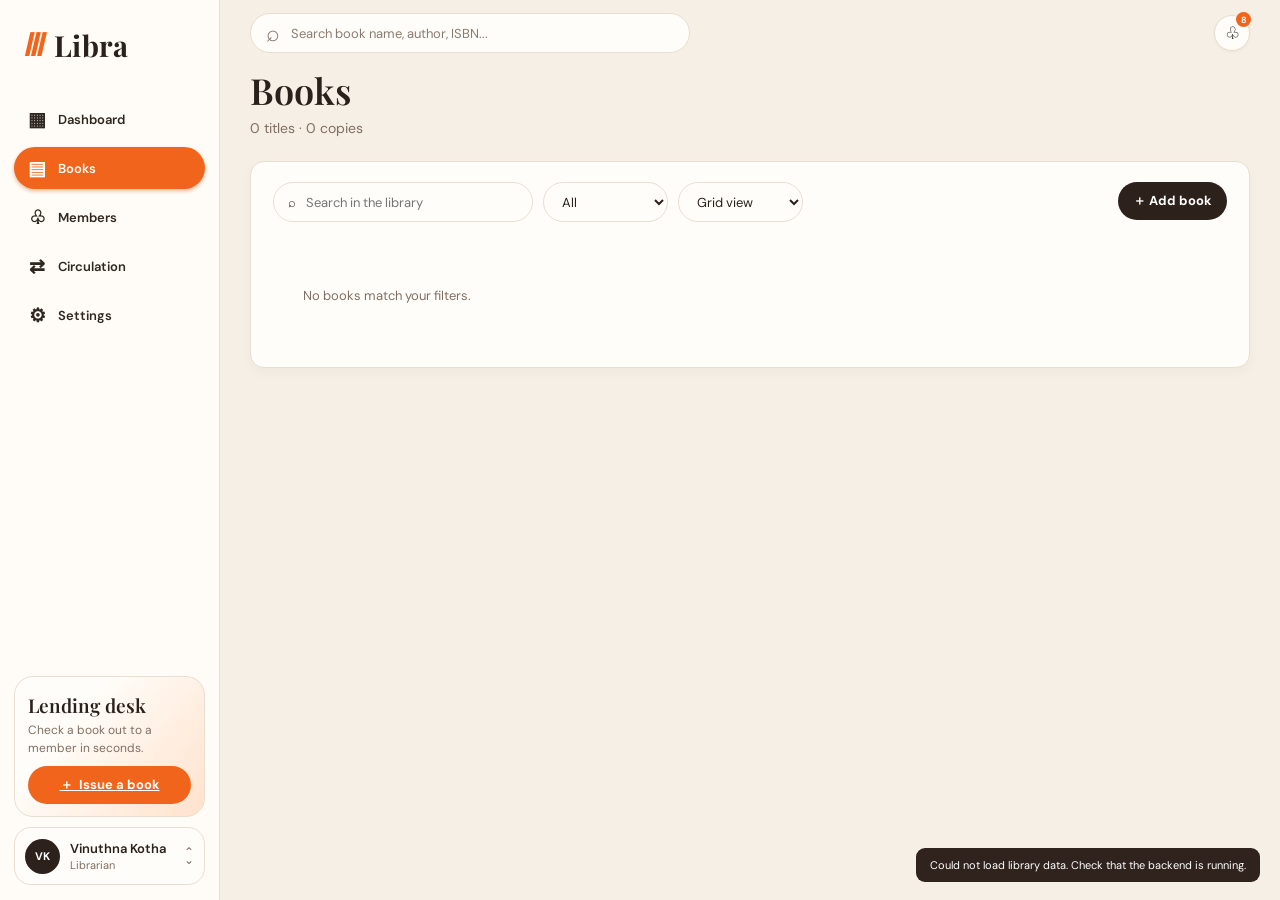
==== books.html @ a491bdb3 "first commit" ====
<!doctype html>
<html lang="en"><head><meta charset="utf-8"><meta name="viewport" content="width=device-width, initial-scale=1"><title>LIBRA — Books</title><link rel="preconnect" href="https://fonts.googleapis.com"><link rel="preconnect" href="https://fonts.gstatic.com" crossorigin><link href="https://fonts.googleapis.com/css2?family=DM+Sans:wght@400;500;600;700&family=Playfair+Display:wght@500;600;700&display=swap" rel="stylesheet"><link rel="stylesheet" href="styles.css"></head>
<body><aside class="sidebar"><a class="brand" href="index.html"><span class="brand-mark">Ⅲ</span><span>Libra</span></a><nav class="nav"><a class="nav-link" href="index.html"><span class="nav-icon">▦</span>Dashboard</a><a class="nav-link active" href="books.html"><span class="nav-icon">▤</span>Books</a><a class="nav-link" href="members.html"><span class="nav-icon">♧</span>Members</a><a class="nav-link" href="circulation.html"><span class="nav-icon">⇄</span>Circulation</a><a class="nav-link" href="settings.html"><span class="nav-icon">⚙</span>Settings</a></nav><div class="sidebar-bottom"><section class="lending-card"><h2>Lending desk</h2><p>Check a book out to a member in seconds.</p><a class="btn btn-orange btn-wide" href="circulation.html">＋ &nbsp;Issue a book</a></section><div class="profile"><span class="avatar avatar-dark">VK</span><span class="profile-copy"><strong>Vinuthna Kotha</strong><small>Librarian</small></span><span class="chevrons">⌃<br>⌄</span></div></div></aside>
<main class="main"><header class="topbar"><label class="search"><span class="search-icon">⌕</span><input id="globalSearch" type="search" placeholder="Search book name, author, ISBN..."></label><button class="notification" id="notificationButton" aria-label="Notifications">♧<span class="notification-count">8</span></button></header>
<header class="section-heading"><h1>Books</h1><p id="booksCount">26 titles · 65 copies</p></header>
<section class="panel catalogue-panel"><div class="catalogue-toolbar"><div class="catalogue-controls"><label class="catalogue-search">⌕ <input id="booksSearch" type="search" placeholder="Search in the library"></label><select id="bookCategory"><option>All</option><option>Fiction</option><option>Fantasy</option><option>Sci-Fi</option><option>Classics</option><option>Non-Fiction</option><option>Biography</option><option>Self-Help</option><option>Science</option><option>Technology</option></select><select id="bookView"><option value="grid">Grid view</option><option value="list">List view</option></select></div><button class="btn btn-dark" id="addBook">＋ Add book</button></div><div id="booksGrid" class="books-grid"></div></section></main>
<script src="app.js"></script></body></html>
---- styles.css ----
*{box-sizing:border-box} :root{--bg:#f5efe5;--panel:#fffdf9;--ink:#2b211c;--muted:#816f62;--line:#e8ded1;--orange:#f0641b;--serif:"Playfair Display",Georgia,serif;--sans:"DM Sans",Arial,sans-serif} body{margin:0;background:var(--bg);color:var(--ink);font-family:var(--sans);font-size:13px} button,input,select{font:inherit} button{cursor:pointer}.sidebar{position:fixed;inset:0 auto 0 0;width:181px;background:#fffcf7;border-right:1px solid var(--line);padding:17px 11px 12px;display:flex;flex-direction:column;z-index:3}.brand{height:39px;display:flex;align-items:center;gap:9px;padding:0 9px;color:var(--ink);text-decoration:none;font:700 25px var(--serif);letter-spacing:.2px}.brand-mark{font:700 27px var(--sans);color:var(--orange);transform:skew(-13deg);display:inline-block}.nav{display:grid;gap:4px;margin-top:25px}.nav-link{height:31px;border-radius:22px;padding:0 12px;display:flex;align-items:center;gap:10px;text-decoration:none;color:#302720;font-weight:600;font-size:11px}.nav-link.active{background:var(--orange);color:#fff;box-shadow:0 2px 4px #e6b99d}.nav-icon{font-size:16px;width:15px;text-align:center}.sidebar-bottom{margin-top:auto;display:grid;gap:10px}.lending-card{border:1px solid var(--line);border-radius:17px;padding:12px 11px 10px;background:linear-gradient(130deg,#fffdf9 30%,#ffe2cc)}.lending-card h2{font:600 16px var(--serif);margin:0 0 4px}.lending-card p{font-size:10px;line-height:1.45;color:var(--muted);margin:0 0 9px}.btn{border:0;border-radius:24px;padding:9px 13px;font-size:11px;font-weight:700;display:inline-flex;align-items:center;justify-content:center;gap:5px}.btn-orange{background:var(--orange);color:#fff}.btn-dark{background:#2d211b;color:#fff}.btn-light{background:#fffdf9;color:#30241e;border:1px solid var(--line);box-shadow:0 2px 3px #21170d0d}.btn-wide{width:100%;height:31px}.btn-wide span{font-size:17px;font-weight:400}.profile{border:1px solid var(--line);background:#fffdf9;border-radius:17px;display:flex;align-items:center;text-align:left;padding:7px 8px;gap:9px;width:100%;min-height:49px}.avatar{width:30px;height:30px;border-radius:50%;display:grid;place-items:center;font-size:10px;font-weight:700;flex:none}.avatar-dark{background:#2c211b;color:#fff}.profile-copy{display:grid;gap:1px;min-width:0}.profile-copy strong{font-size:11px;font-weight:600}.profile-copy small{font-size:10px;color:var(--muted)}.chevrons{margin-left:auto;line-height:8px;color:#77695f;font-size:12px}.main{margin-left:181px;padding:9px 24px 28px;max-width:1600px}.topbar{height:32px;display:flex;justify-content:space-between;align-items:center;margin-bottom:10px}.search{height:32px;width:min(350px,55%);background:#fffdf9;border:1px solid var(--line);border-radius:20px;display:flex;align-items:center;padding:0 12px;gap:9px}.search-icon{font-size:20px;color:#88786c;line-height:1}.search input{border:0;outline:0;background:transparent;width:100%;font-size:10px;color:var(--ink)}.search input::placeholder{color:#8b7c70}.notification{position:relative;width:29px;height:29px;border-radius:50%;border:1px solid var(--line);background:#fffdf9;font-size:14px;box-shadow:0 1px 3px #0000000c}.notification-count{position:absolute;right:-2px;top:-4px;background:var(--orange);color:white;border-radius:9px;min-width:13px;height:13px;display:grid;place-items:center;font-size:8px;font-weight:700}.panel{background:var(--panel);border:1px solid var(--line);border-radius:14px;box-shadow:0 5px 13px #37271908}.top-grid{display:grid;grid-template-columns:1.4fr 1fr;gap:16px}.welcome{min-height:220px;padding:24px 22px;background:linear-gradient(110deg,#fffdf9 55%,#ffe2cc)}.date-line{font-size:10px;color:var(--muted);margin:0 0 5px}.welcome h1{font:600 34px/.99 var(--serif);letter-spacing:-.7px;margin:0 0 12px}.welcome-copy{max-width:340px;color:var(--muted);font-size:10px;line-height:1.5;margin:0 0 15px}.welcome-actions{display:flex;gap:6px}.welcome-actions .btn{height:28px;padding:0 12px}.featured{min-height:220px;padding:16px;display:flex;gap:14px;align-items:flex-start}.featured-cover{width:103px;height:184px;object-fit:cover;border-radius:3px;box-shadow:0 5px 12px #26180f30}.featured-copy{display:flex;flex-direction:column;min-height:185px;padding-top:1px;min-width:0}.tag{background:#ffe1ce;color:#ef651b;border-radius:12px;padding:4px 8px;font-size:9px;align-self:flex-start;margin-bottom:7px}.featured-copy h2{font:600 18px var(--serif);margin:0 0 3px}.muted{color:var(--muted);font-size:10px;margin:0 0 10px}.description{font-size:10px;line-height:1.5;color:#78695e;margin:0}.loan-count{margin:auto 0 0;color:var(--muted);font-size:9px}.loan-count strong{color:var(--orange)}.stats-grid{display:grid;grid-template-columns:repeat(5,minmax(0,1fr));gap:10px;margin-top:14px}.stat-card{height:70px;padding:11px 10px;display:flex;align-items:center;gap:10px}.stat-icon{width:31px;height:31px;border-radius:50%;display:grid;place-items:center;font-size:14px;flex:none}.icon-ink{background:#2c211b;color:white}.icon-orange{background:#ffe1cc;color:#ef651b}.icon-red{background:#ffe0df;color:#ef5c53}.icon-green{background:#d9f0df;color:#278c53}.icon-peach{background:#ffe1cc;color:#ef651b}.stat-card div{display:grid;gap:1px;min-width:0}.stat-card small{font-size:8px;color:var(--muted);white-space:nowrap}.stat-card strong{font-size:16px;line-height:1.2;font-weight:600}.middle-grid{display:grid;grid-template-columns:1.4fr .9fr;gap:16px;margin-top:14px}.chart-panel,.calendar-panel{height:242px;padding:13px 14px}.panel-heading{display:flex;justify-content:space-between;align-items:center}.panel h2,.panel-heading h2{font:600 15px var(--serif);margin:0}.panel-heading>span{font-size:8px;color:var(--muted)}.chart{height:180px;display:flex;margin-top:12px}.y-labels{width:20px;display:flex;flex-direction:column;justify-content:space-between;align-items:flex-end;padding:0 6px 21px 0;color:#897b70;font-size:8px}.chart-plot{position:relative;flex:1}.grid-lines{position:absolute;inset:0 0 21px;display:flex;flex-direction:column;justify-content:space-between}.grid-lines i{border-top:1px dashed #e9dfd3}.bar-groups{position:absolute;inset:0 0 0;display:flex;justify-content:space-around;align-items:stretch}.bar-group{width:10%;display:flex;align-items:flex-end;justify-content:center;gap:5px;position:relative;padding-bottom:21px}.bar{width:13px;max-width:35%;border-radius:5px 5px 0 0;z-index:1}.bar.orange{background:var(--orange)}.bar.dark{background:#342820}.bar-group small{position:absolute;bottom:3px;font-size:7px;color:#827468;white-space:nowrap}.calendar-arrows{display:flex;gap:12px}.calendar-arrows button{border:0;background:transparent;color:#6d5e53;font-size:18px;padding:0 2px}.week{display:grid;grid-template-columns:repeat(7,1fr);gap:4px;margin-top:20px}.day{border:0;background:transparent;border-radius:16px;height:54px;display:flex;align-items:center;flex-direction:column;gap:3px;padding:5px 0}.day small{font-size:8px;color:#89796d}.day strong{font-size:11px;font-weight:600}.day i{width:4px;height:4px;border-radius:50%;background:var(--orange)}.day.selected{background:#30231d;color:white}.day.selected small{color:white}.calendar-note{text-align:center;color:var(--muted);font-size:9px;margin:22px 0 0}.lower-grid{display:grid;grid-template-columns:1.4fr .9fr;gap:16px;margin-top:14px}.categories-panel,.top-borrowed-panel{min-height:196px;padding:13px 14px}.category-bar{height:27px;display:flex;overflow:hidden;border-radius:9px;margin-top:12px;gap:2px}.category-bar span{height:100%}.category-legend{display:grid;grid-template-columns:repeat(3,1fr);gap:9px 10px;margin-top:13px}.category-legend>div{display:flex;gap:6px;align-items:flex-start;font-size:9px}.category-legend span{display:grid;gap:2px}.category-legend small{font-size:8px;color:var(--muted)}.dot{width:7px;height:7px;border-radius:50%;margin-top:2px;flex:none}.top-list{list-style:none;padding:0;margin:9px 0 0;display:grid;gap:7px}.top-list li{display:flex;align-items:center;gap:8px;min-width:0}.rank{font:14px var(--serif);color:#806d60;width:10px}.top-list img{width:26px;height:36px;object-fit:cover;border-radius:2px;box-shadow:0 2px 5px #0002}.book-info{display:grid;gap:1px;min-width:0;flex:1}.book-info strong{font-size:8px;font-weight:600;white-space:nowrap;overflow:hidden;text-overflow:ellipsis}.book-info small{font-size:7px;color:var(--muted)}.top-list b{font-size:9px;font-weight:600}.activity-panel{margin-top:14px;overflow:hidden}.activity-panel>.panel-heading{padding:12px 14px 9px}.text-link{border:0;background:none;color:var(--orange);font-size:9px}.table-wrap{overflow-x:auto}table{border-collapse:collapse;width:100%;text-align:left}thead{background:#f8f3eb}th{height:27px;font-size:8px;color:#7b6d61;font-weight:500}td{height:44px;border-top:1px solid #eee5da;font-size:9px;color:#66584e}th:first-child,td:first-child{padding-left:14px}th:last-child,td:last-child{padding-right:14px}.table-book{display:flex;align-items:center;gap:8px}.table-book img{width:24px;height:34px;object-fit:cover;border-radius:2px}.table-book span{display:grid;gap:2px}.table-book strong{font-size:9px;font-weight:600;color:#30251f}.table-book small{font-size:8px;color:var(--muted)}.member-cell{display:flex;align-items:center;gap:7px;white-space:nowrap}.member-cell i{width:20px;height:20px;border-radius:50%;background:#fce8c5;display:grid;place-items:center;font-style:normal;font-size:7px;font-weight:700}.status{border-radius:10px;padding:4px 8px;font-size:8px;white-space:nowrap}.status-loan{background:#ffe1cf;color:#ef651b}.status-returned{background:#d8f1df;color:#278a51}.modal-backdrop{position:fixed;inset:0;background:#21181166;display:grid;place-items:center;z-index:10;padding:18px}.modal-backdrop[hidden]{display:none}.modal{width:min(420px,100%);background:#fffdf9;border:1px solid var(--line);border-radius:17px;padding:20px;box-shadow:0 20px 70px #0003}.modal-heading{display:flex;justify-content:space-between;align-items:center}.modal h2{font:600 22px var(--serif);margin:0}.icon-button{border:0;background:none;font-size:24px;color:#77685d}.modal-subtitle{color:var(--muted);font-size:11px;margin:6px 0 17px}.modal form{display:grid;gap:13px}.modal label{display:grid;gap:6px;color:#6e5e52;font-size:10px}.modal select{height:38px;border:1px solid var(--line);border-radius:9px;background:white;padding:0 10px;color:var(--ink);outline-color:#f3a36d}.modal-actions{display:flex;justify-content:flex-end;gap:8px;margin-top:6px}.toast{position:fixed;bottom:18px;right:20px;background:#30231d;color:#fff;padding:10px 14px;border-radius:9px;font-size:11px;opacity:0;transform:translateY(8px);transition:.2s;pointer-events:none;z-index:20}.toast.show{opacity:1;transform:translateY(0)}@media(min-width:1500px){.main{padding-left:28px;padding-right:28px}.top-grid{grid-template-columns:1.4fr 1fr}}@media(max-width:1050px){.stats-grid{grid-template-columns:repeat(3,1fr)}.top-grid,.middle-grid,.lower-grid{grid-template-columns:1fr}.featured{min-height:180px}.featured-copy{min-height:150px}.chart-panel,.calendar-panel{height:auto;min-height:220px}}@media(max-width:700px){.sidebar{width:66px;padding:14px 7px}.brand{padding:0;justify-content:center}.brand>span:last-child,.nav-link:not(.active)::after,.nav-link{font-size:0}.nav-link{justify-content:center;padding:0}.nav-icon{font-size:18px}.nav-link.active{font-size:0}.sidebar-bottom .lending-card,.profile-copy,.chevrons{display:none}.profile{justify-content:center;padding:6px}.main{margin-left:66px;padding:10px 12px 22px}.welcome{padding:19px}.welcome h1{font-size:29px}.stats-grid{grid-template-columns:repeat(2,minmax(0,1fr))}.stat-card{padding:8px;gap:7px}.featured-cover{width:85px;height:145px}.featured{min-height:165px}.category-legend{grid-template-columns:repeat(2,1fr)}.activity-panel{margin-bottom:15px}.table-wrap{overflow-x:auto}table{min-width:650px}.search{width:80%}}


/* Readability pass: increase the overall scale while preserving the reference layout. */
body{font-size:15px}
.sidebar{width:220px;padding:22px 14px 15px}
.brand{height:46px;font-size:29px;padding:0 10px}
.brand-mark{font-size:31px}
.nav{margin-top:30px;gap:7px}
.nav-link{height:42px;padding:0 14px;font-size:13px;gap:12px}
.nav-icon{font-size:19px;width:18px}
.lending-card{padding:15px 13px 12px;border-radius:19px}
.lending-card h2{font-size:19px}
.lending-card p{font-size:12px}
.btn{font-size:13px;padding:10px 15px}
.btn-wide{height:38px}
.profile{min-height:58px;padding:8px 10px;gap:10px}
.avatar{width:35px;height:35px;font-size:11px}
.profile-copy strong{font-size:13px}
.profile-copy small{font-size:11px}
.main{margin-left:220px;padding:13px 30px 34px}
.topbar{height:40px;margin-bottom:13px}
.search{height:40px;width:min(440px,58%);padding:0 15px}
.search input{font-size:13px}
.search-icon{font-size:23px}
.notification{width:36px;height:36px;font-size:17px}
.notification-count{min-width:15px;height:15px;font-size:9px}
.welcome{min-height:260px;padding:29px 27px}
.date-line{font-size:12px}
.welcome h1{font-size:40px;margin-bottom:15px}
.welcome-copy{font-size:12px;max-width:410px;margin-bottom:19px}
.welcome-actions .btn{height:36px;padding:0 15px}
.featured{min-height:260px;padding:20px;gap:18px}
.featured-cover{width:120px;height:215px}
.featured-copy{min-height:215px}
.tag{font-size:10px}
.featured-copy h2{font-size:21px}
.muted,.description{font-size:12px}
.loan-count{font-size:11px}
.stats-grid{gap:13px;margin-top:17px}
.stat-card{height:84px;padding:13px;gap:12px}
.stat-icon{width:38px;height:38px;font-size:17px}
.stat-card small{font-size:10px}
.stat-card strong{font-size:19px}
.middle-grid,.lower-grid{gap:18px;margin-top:17px}
.chart-panel,.calendar-panel{height:285px;padding:16px 17px}
.panel h2,.panel-heading h2{font-size:18px}
.panel-heading>span{font-size:10px}
.chart{height:210px;margin-top:15px}
.y-labels{font-size:10px}
.bar-group small{font-size:9px}
.week{margin-top:24px}
.day{height:62px}
.day small{font-size:10px}
.day strong{font-size:13px}
.calendar-note{font-size:11px;margin-top:27px}
.categories-panel,.top-borrowed-panel{min-height:230px;padding:16px 17px}
.category-bar{height:32px;margin-top:15px}
.category-legend{gap:12px 13px;margin-top:16px}
.category-legend>div{font-size:11px}
.category-legend small{font-size:10px}
.top-list{gap:9px;margin-top:12px}
.rank{font-size:16px;width:12px}
.top-list img{width:31px;height:43px}
.book-info strong{font-size:10px}
.book-info small{font-size:9px}
.top-list b{font-size:11px}
.activity-panel{margin-top:17px}
.activity-panel>.panel-heading{padding:15px 17px 11px}
.text-link{font-size:11px}
th{height:34px;font-size:10px}
td{height:53px;font-size:11px}
.table-book img{width:29px;height:41px}
.table-book strong{font-size:11px}
.table-book small{font-size:9px}
.member-cell{font-size:11px}
.member-cell i{width:24px;height:24px;font-size:8px}
.status{font-size:9px;padding:5px 9px}
@media(max-width:1050px){
 .sidebar{width:190px}.main{margin-left:190px;padding-left:20px;padding-right:20px}
 .stats-grid{grid-template-columns:repeat(3,1fr)}
}
@media(max-width:700px){
 .sidebar{width:66px;padding:14px 7px}
 .main{margin-left:66px;padding:10px 12px 22px}
 .welcome h1{font-size:31px}
 .stats-grid{grid-template-columns:repeat(2,minmax(0,1fr))}
}

.section-heading{margin:5px 0 26px}.section-heading h1{font:600 36px var(--serif);margin:0 0 5px}.section-heading p{font-size:14px;color:var(--muted);margin:0}.page-placeholder{padding:22px;min-height:260px}.section-toolbar{display:flex;align-items:center;justify-content:space-between;gap:15px}.section-toolbar h2,.settings-card h2{font:600 21px var(--serif);margin:0}.view-tabs,.filter-row{display:flex;align-items:center;gap:8px;flex-wrap:wrap}.view-tabs button,.filter-chip{border:1px solid var(--line);background:#fffdf9;color:#4a3d34;border-radius:20px;padding:9px 13px;font-size:12px}.view-tabs button.active,.filter-chip.active{background:#30231d;color:#fff;border-color:#30231d}.view-tabs b{font-size:10px;margin-left:5px}.filter-row{margin-top:22px}.filter-chip{padding:8px 13px}.section-note{color:var(--muted);font-size:13px;margin:28px 0 4px}.settings-card{padding:24px 26px;margin-bottom:22px;max-width:900px}.settings-grid{display:grid;grid-template-columns:repeat(2,minmax(0,1fr));gap:26px 22px;margin-top:26px}.settings-grid.three{grid-template-columns:repeat(3,minmax(0,1fr))}.settings-grid label{display:grid;gap:8px;font-size:13px;color:#705f53}.settings-grid input{height:44px;border:1px solid var(--line);border-radius:12px;background:#fffdf9;padding:0 13px;font-size:15px;color:var(--ink);box-shadow:0 2px 3px #0000000c}.settings-actions{max-width:900px;display:flex;justify-content:space-between;align-items:center;padding:0 4px}.settings-actions .btn{min-width:125px}.section-heading+.panel{margin-top:0}@media(max-width:700px){.section-heading h1{font-size:30px}.settings-grid,.settings-grid.three{grid-template-columns:1fr}.section-toolbar{align-items:flex-start;flex-direction:column}.settings-actions{gap:10px;flex-wrap:wrap}}

/* Functional section screens */
.section-heading{margin:5px 0 24px}.section-heading h1{font:600 36px var(--serif);margin:0 0 5px}.section-heading p{font-size:14px;color:var(--muted);margin:0}
.member-stats{grid-template-columns:repeat(3,minmax(0,1fr));margin:0 0 18px}.member-panel,.catalogue-panel,.circulation-panel{padding:20px 22px;overflow:hidden}
.member-toolbar,.catalogue-toolbar,.circulation-toolbar{display:flex;align-items:center;justify-content:space-between;gap:16px}.member-toolbar h2{font:600 21px var(--serif);margin:0 0 4px}.member-toolbar p{color:var(--muted);font-size:12px;margin:0}
.member-filters,.catalogue-controls,.circulation-actions{display:flex;align-items:center;gap:10px;flex-wrap:wrap;margin:20px 0 14px}.member-filters input,.catalogue-search,.catalogue-controls select,.member-filters select,.circulation-actions input{height:40px;border:1px solid var(--line);border-radius:22px;background:#fffdf9;padding:0 14px;color:var(--ink);font:13px var(--sans)}.member-filters input{flex:1;min-width:230px}.member-filters select,.catalogue-controls select{min-width:125px}.filter-count{font-size:11px;color:var(--muted);margin-left:auto}
.members-table th,.circulation-table th{height:42px;font-size:11px;padding:0 12px}.members-table td,.circulation-table td{height:64px;font-size:12px;padding:7px 12px}.members-table td:first-child{min-width:220px}.members-table .member-cell{gap:10px}.members-table .member-cell>span{display:grid;gap:3px}.members-table .member-cell strong{font-weight:600;color:var(--ink)}.members-table .member-cell small{font-size:10px;color:var(--muted)}.members-table .member-cell i{width:34px;height:34px;font-size:10px}.row-actions{white-space:nowrap;display:flex;gap:6px;align-items:center}.btn-small{font-size:10px;padding:7px 10px}.btn:disabled{opacity:.4;cursor:not-allowed}.status-overdue{background:#ffe0df;color:#df4e47}.empty-cell{text-align:center;padding:30px!important;color:var(--muted)!important;font-size:13px!important}
.catalogue-toolbar{align-items:flex-start}.catalogue-controls{margin:0}.catalogue-search{display:flex;align-items:center;gap:8px;min-width:260px}.catalogue-search input{border:0;outline:0;background:transparent;min-width:0}.books-grid{display:grid;grid-template-columns:repeat(auto-fill,minmax(190px,1fr));gap:14px;margin-top:22px}.book-card{display:flex;gap:12px;min-height:170px;padding:12px;border:1px solid var(--line);border-radius:13px;background:#fffdf9}.book-card>img{width:78px;height:120px;object-fit:cover;border-radius:3px;box-shadow:0 3px 9px #0002;flex:none}.book-card-copy{display:flex;flex-direction:column;align-items:flex-start;gap:5px;min-width:0}.book-card-copy>strong{font:600 14px var(--serif);line-height:1.3}.book-card-copy>small,.book-card-copy>span{font-size:11px;color:var(--muted)}.book-card-copy .row-actions{margin-top:auto;flex-wrap:wrap}.books-list{display:grid;grid-template-columns:1fr;gap:8px;margin-top:22px}.books-list .book-card{min-height:95px;align-items:center}.books-list .book-card>img{height:70px;width:48px}.circulation-toolbar{align-items:center}.circulation-toolbar .view-tabs{display:flex;gap:7px;flex-wrap:wrap}.view-tabs button{border:1px solid var(--line);background:#fffdf9;color:#4a3d34;border-radius:20px;padding:9px 13px;font-size:12px}.view-tabs button.active{background:#30231d;color:#fff;border-color:#30231d}.view-tabs b{margin-left:5px}.circulation-actions{margin:0}.circulation-actions input{min-width:230px}.circulation-table td:first-child{min-width:210px}.circulation-table .table-book img{width:38px;height:52px}.circulation-table .table-book strong{font-size:12px}.circulation-table .table-book small{font-size:10px}
.settings-card{padding:24px 26px;margin-bottom:22px;max-width:900px}.settings-card h2{font:600 21px var(--serif);margin:0}.settings-grid{display:grid;grid-template-columns:repeat(2,minmax(0,1fr));gap:26px 22px;margin-top:26px}.settings-grid.three{grid-template-columns:repeat(3,minmax(0,1fr))}.settings-grid label{display:grid;gap:8px;font-size:13px;color:#705f53}.settings-grid input{height:44px;border:1px solid var(--line);border-radius:12px;background:#fffdf9;padding:0 13px;font-size:15px;color:var(--ink);box-shadow:0 2px 3px #0000000c}.settings-actions{max-width:900px;display:flex;justify-content:space-between;align-items:center;padding:0 4px;margin-bottom:30px}.settings-actions .btn{min-width:125px}
@media(max-width:900px){.member-toolbar,.catalogue-toolbar,.circulation-toolbar{align-items:flex-start;flex-direction:column}.member-stats{grid-template-columns:1fr 1fr}.circulation-actions{width:100%}.circulation-actions input{flex:1}}
@media(max-width:700px){.section-heading h1{font-size:30px}.member-stats{grid-template-columns:1fr}.settings-grid,.settings-grid.three{grid-template-columns:1fr}.member-panel,.catalogue-panel,.circulation-panel{padding:14px}.filter-count{width:100%;margin:0}.books-grid{grid-template-columns:1fr}.catalogue-controls{width:100%}.catalogue-search{min-width:100%}.settings-actions{gap:10px;flex-wrap:wrap}}
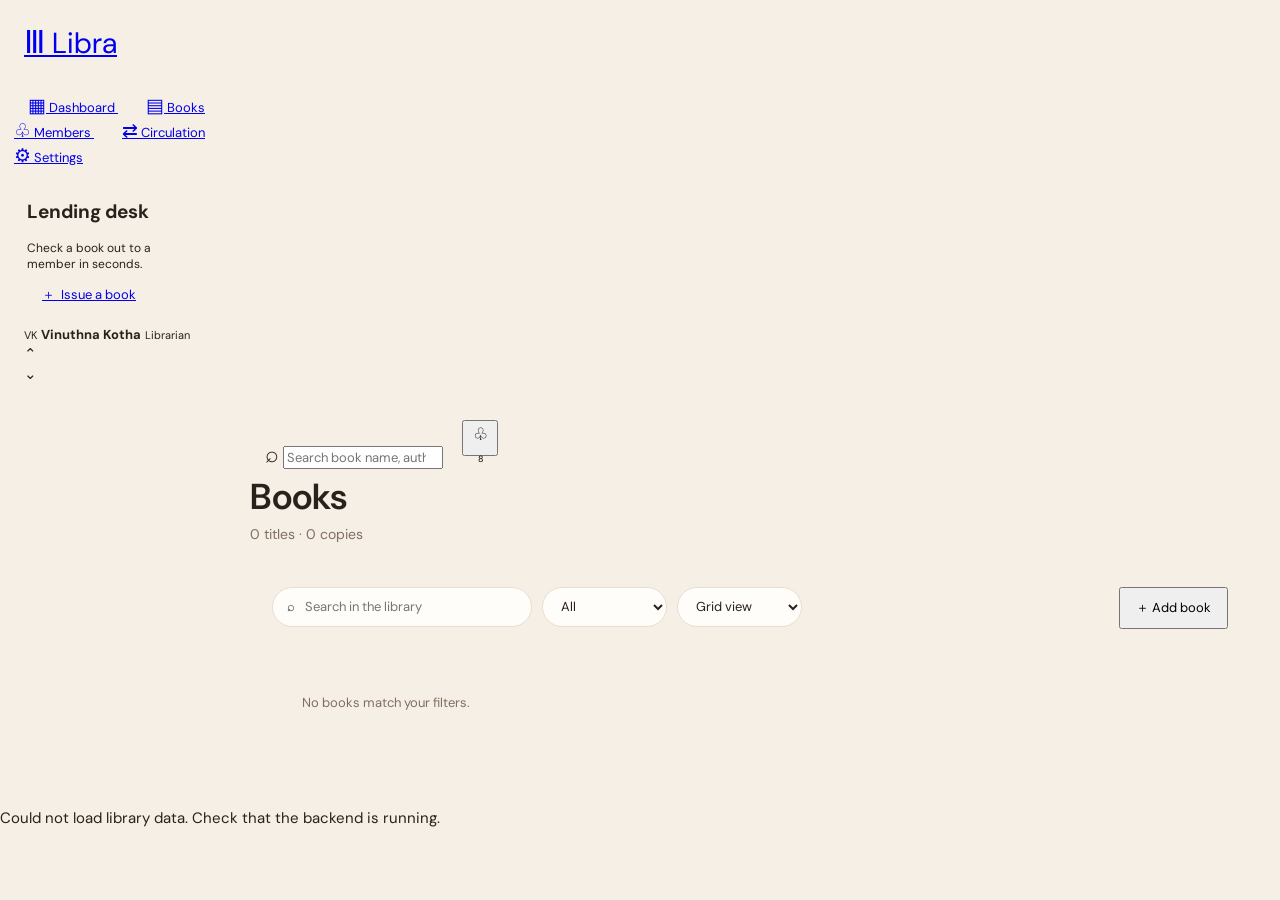
==== commit fd151cd0: "all are updated" ====
--- a/books.html
+++ b/books.html
@@ -1,7 +1,162 @@
-<!doctype html>
-<html lang="en"><head><meta charset="utf-8"><meta name="viewport" content="width=device-width, initial-scale=1"><title>LIBRA — Books</title><link rel="preconnect" href="https://fonts.googleapis.com"><link rel="preconnect" href="https://fonts.gstatic.com" crossorigin><link href="https://fonts.googleapis.com/css2?family=DM+Sans:wght@400;500;600;700&family=Playfair+Display:wght@500;600;700&display=swap" rel="stylesheet"><link rel="stylesheet" href="styles.css"></head>
-<body><aside class="sidebar"><a class="brand" href="index.html"><span class="brand-mark">Ⅲ</span><span>Libra</span></a><nav class="nav"><a class="nav-link" href="index.html"><span class="nav-icon">▦</span>Dashboard</a><a class="nav-link active" href="books.html"><span class="nav-icon">▤</span>Books</a><a class="nav-link" href="members.html"><span class="nav-icon">♧</span>Members</a><a class="nav-link" href="circulation.html"><span class="nav-icon">⇄</span>Circulation</a><a class="nav-link" href="settings.html"><span class="nav-icon">⚙</span>Settings</a></nav><div class="sidebar-bottom"><section class="lending-card"><h2>Lending desk</h2><p>Check a book out to a member in seconds.</p><a class="btn btn-orange btn-wide" href="circulation.html">＋ &nbsp;Issue a book</a></section><div class="profile"><span class="avatar avatar-dark">VK</span><span class="profile-copy"><strong>Vinuthna Kotha</strong><small>Librarian</small></span><span class="chevrons">⌃<br>⌄</span></div></div></aside>
-<main class="main"><header class="topbar"><label class="search"><span class="search-icon">⌕</span><input id="globalSearch" type="search" placeholder="Search book name, author, ISBN..."></label><button class="notification" id="notificationButton" aria-label="Notifications">♧<span class="notification-count">8</span></button></header>
-<header class="section-heading"><h1>Books</h1><p id="booksCount">26 titles · 65 copies</p></header>
-<section class="panel catalogue-panel"><div class="catalogue-toolbar"><div class="catalogue-controls"><label class="catalogue-search">⌕ <input id="booksSearch" type="search" placeholder="Search in the library"></label><select id="bookCategory"><option>All</option><option>Fiction</option><option>Fantasy</option><option>Sci-Fi</option><option>Classics</option><option>Non-Fiction</option><option>Biography</option><option>Self-Help</option><option>Science</option><option>Technology</option></select><select id="bookView"><option value="grid">Grid view</option><option value="list">List view</option></select></div><button class="btn btn-dark" id="addBook">＋ Add book</button></div><div id="booksGrid" class="books-grid"></div></section></main>
-<script src="app.js"></script></body></html>+
+<!DOCTYPE html>
+<html lang="en">
+
+<head>
+    <meta charset="UTF-8">
+    <meta name="viewport" content="width=device-width, initial-scale=1">
+
+    <title>LIBRA — Books</title>
+
+    <link rel="preconnect" href="https://fonts.googleapis.com">
+    <link rel="preconnect" href="https://fonts.gstatic.com" crossorigin>
+
+    <link
+        href="https://fonts.googleapis.com/css2?family=DM+Sans:wght@400;500;600;700&family=Playfair+Display:wght@500;600;700&display=swap"
+        rel="stylesheet"
+    >
+
+    <link rel="stylesheet" href="styles.css">
+</head>
+
+<body>
+
+    <aside class="sidebar">
+
+        <a class="brand" href="index.html">
+            <span class="brand-mark">Ⅲ</span>
+            <span>Libra</span>
+        </a>
+
+        <nav class="nav">
+            <a class="nav-link" href="index.html">
+                <span class="nav-icon">▦</span>
+                Dashboard
+            </a>
+
+            <a class="nav-link active" href="books.html">
+                <span class="nav-icon">▤</span>
+                Books
+            </a>
+
+            <a class="nav-link" href="members.html">
+                <span class="nav-icon">♧</span>
+                Members
+            </a>
+
+            <a class="nav-link" href="circulation.html">
+                <span class="nav-icon">⇄</span>
+                Circulation
+            </a>
+
+            <a class="nav-link" href="settings.html">
+                <span class="nav-icon">⚙</span>
+                Settings
+            </a>
+        </nav>
+
+        <div class="sidebar-bottom">
+
+            <section class="lending-card">
+                <h2>Lending desk</h2>
+                <p>Check a book out to a member in seconds.</p>
+
+                <a class="btn btn-orange btn-wide" href="circulation.html">
+                    ＋ &nbsp;Issue a book
+                </a>
+            </section>
+
+            <div class="profile">
+                <span class="avatar avatar-dark">VK</span>
+
+                <span class="profile-copy">
+                    <strong>Vinuthna Kotha</strong>
+                    <small>Librarian</small>
+                </span>
+
+                <span class="chevrons">⌃<br>⌄</span>
+            </div>
+
+        </div>
+    </aside>
+
+    <main class="main">
+
+        <header class="topbar">
+
+            <label class="search">
+                <span class="search-icon">⌕</span>
+                <input
+                    id="globalSearch"
+                    type="search"
+                    placeholder="Search book name, author, ISBN..."
+                >
+            </label>
+
+            <button
+                class="notification"
+                id="notificationButton"
+                aria-label="Notifications"
+            >
+                ♧
+                <span class="notification-count">8</span>
+            </button>
+
+        </header>
+
+        <header class="section-heading">
+            <h1>Books</h1>
+            <p id="booksCount">26 titles · 65 copies</p>
+        </header>
+
+        <section class="panel catalogue-panel">
+
+            <div class="catalogue-toolbar">
+
+                <div class="catalogue-controls">
+
+                    <label class="catalogue-search">
+                        ⌕
+                        <input
+                            id="booksSearch"
+                            type="search"
+                            placeholder="Search in the library"
+                        >
+                    </label>
+
+                    <select id="bookCategory">
+                        <option>All</option>
+                        <option>Fiction</option>
+                        <option>Fantasy</option>
+                        <option>Sci-Fi</option>
+                        <option>Classics</option>
+                        <option>Non-Fiction</option>
+                        <option>Biography</option>
+                        <option>Self-Help</option>
+                        <option>Science</option>
+                        <option>Technology</option>
+                    </select>
+
+                    <select id="bookView">
+                        <option value="grid">Grid view</option>
+                        <option value="list">List view</option>
+                    </select>
+
+                </div>
+
+                <button class="btn btn-dark" id="addBook">
+                    ＋ Add book
+                </button>
+
+            </div>
+
+            <div id="booksGrid" class="books-grid"></div>
+
+        </section>
+
+    </main>
+
+    <script src="app.js"></script>
+
+</body>
+</html>
--- a/styles.css
+++ b/styles.css
@@ -1,101 +1,787 @@
-*{box-sizing:border-box} :root{--bg:#f5efe5;--panel:#fffdf9;--ink:#2b211c;--muted:#816f62;--line:#e8ded1;--orange:#f0641b;--serif:"Playfair Display",Georgia,serif;--sans:"DM Sans",Arial,sans-serif} body{margin:0;background:var(--bg);color:var(--ink);font-family:var(--sans);font-size:13px} button,input,select{font:inherit} button{cursor:pointer}.sidebar{position:fixed;inset:0 auto 0 0;width:181px;background:#fffcf7;border-right:1px solid var(--line);padding:17px 11px 12px;display:flex;flex-direction:column;z-index:3}.brand{height:39px;display:flex;align-items:center;gap:9px;padding:0 9px;color:var(--ink);text-decoration:none;font:700 25px var(--serif);letter-spacing:.2px}.brand-mark{font:700 27px var(--sans);color:var(--orange);transform:skew(-13deg);display:inline-block}.nav{display:grid;gap:4px;margin-top:25px}.nav-link{height:31px;border-radius:22px;padding:0 12px;display:flex;align-items:center;gap:10px;text-decoration:none;color:#302720;font-weight:600;font-size:11px}.nav-link.active{background:var(--orange);color:#fff;box-shadow:0 2px 4px #e6b99d}.nav-icon{font-size:16px;width:15px;text-align:center}.sidebar-bottom{margin-top:auto;display:grid;gap:10px}.lending-card{border:1px solid var(--line);border-radius:17px;padding:12px 11px 10px;background:linear-gradient(130deg,#fffdf9 30%,#ffe2cc)}.lending-card h2{font:600 16px var(--serif);margin:0 0 4px}.lending-card p{font-size:10px;line-height:1.45;color:var(--muted);margin:0 0 9px}.btn{border:0;border-radius:24px;padding:9px 13px;font-size:11px;font-weight:700;display:inline-flex;align-items:center;justify-content:center;gap:5px}.btn-orange{background:var(--orange);color:#fff}.btn-dark{background:#2d211b;color:#fff}.btn-light{background:#fffdf9;color:#30241e;border:1px solid var(--line);box-shadow:0 2px 3px #21170d0d}.btn-wide{width:100%;height:31px}.btn-wide span{font-size:17px;font-weight:400}.profile{border:1px solid var(--line);background:#fffdf9;border-radius:17px;display:flex;align-items:center;text-align:left;padding:7px 8px;gap:9px;width:100%;min-height:49px}.avatar{width:30px;height:30px;border-radius:50%;display:grid;place-items:center;font-size:10px;font-weight:700;flex:none}.avatar-dark{background:#2c211b;color:#fff}.profile-copy{display:grid;gap:1px;min-width:0}.profile-copy strong{font-size:11px;font-weight:600}.profile-copy small{font-size:10px;color:var(--muted)}.chevrons{margin-left:auto;line-height:8px;color:#77695f;font-size:12px}.main{margin-left:181px;padding:9px 24px 28px;max-width:1600px}.topbar{height:32px;display:flex;justify-content:space-between;align-items:center;margin-bottom:10px}.search{height:32px;width:min(350px,55%);background:#fffdf9;border:1px solid var(--line);border-radius:20px;display:flex;align-items:center;padding:0 12px;gap:9px}.search-icon{font-size:20px;color:#88786c;line-height:1}.search input{border:0;outline:0;background:transparent;width:100%;font-size:10px;color:var(--ink)}.search input::placeholder{color:#8b7c70}.notification{position:relative;width:29px;height:29px;border-radius:50%;border:1px solid var(--line);background:#fffdf9;font-size:14px;box-shadow:0 1px 3px #0000000c}.notification-count{position:absolute;right:-2px;top:-4px;background:var(--orange);color:white;border-radius:9px;min-width:13px;height:13px;display:grid;place-items:center;font-size:8px;font-weight:700}.panel{background:var(--panel);border:1px solid var(--line);border-radius:14px;box-shadow:0 5px 13px #37271908}.top-grid{display:grid;grid-template-columns:1.4fr 1fr;gap:16px}.welcome{min-height:220px;padding:24px 22px;background:linear-gradient(110deg,#fffdf9 55%,#ffe2cc)}.date-line{font-size:10px;color:var(--muted);margin:0 0 5px}.welcome h1{font:600 34px/.99 var(--serif);letter-spacing:-.7px;margin:0 0 12px}.welcome-copy{max-width:340px;color:var(--muted);font-size:10px;line-height:1.5;margin:0 0 15px}.welcome-actions{display:flex;gap:6px}.welcome-actions .btn{height:28px;padding:0 12px}.featured{min-height:220px;padding:16px;display:flex;gap:14px;align-items:flex-start}.featured-cover{width:103px;height:184px;object-fit:cover;border-radius:3px;box-shadow:0 5px 12px #26180f30}.featured-copy{display:flex;flex-direction:column;min-height:185px;padding-top:1px;min-width:0}.tag{background:#ffe1ce;color:#ef651b;border-radius:12px;padding:4px 8px;font-size:9px;align-self:flex-start;margin-bottom:7px}.featured-copy h2{font:600 18px var(--serif);margin:0 0 3px}.muted{color:var(--muted);font-size:10px;margin:0 0 10px}.description{font-size:10px;line-height:1.5;color:#78695e;margin:0}.loan-count{margin:auto 0 0;color:var(--muted);font-size:9px}.loan-count strong{color:var(--orange)}.stats-grid{display:grid;grid-template-columns:repeat(5,minmax(0,1fr));gap:10px;margin-top:14px}.stat-card{height:70px;padding:11px 10px;display:flex;align-items:center;gap:10px}.stat-icon{width:31px;height:31px;border-radius:50%;display:grid;place-items:center;font-size:14px;flex:none}.icon-ink{background:#2c211b;color:white}.icon-orange{background:#ffe1cc;color:#ef651b}.icon-red{background:#ffe0df;color:#ef5c53}.icon-green{background:#d9f0df;color:#278c53}.icon-peach{background:#ffe1cc;color:#ef651b}.stat-card div{display:grid;gap:1px;min-width:0}.stat-card small{font-size:8px;color:var(--muted);white-space:nowrap}.stat-card strong{font-size:16px;line-height:1.2;font-weight:600}.middle-grid{display:grid;grid-template-columns:1.4fr .9fr;gap:16px;margin-top:14px}.chart-panel,.calendar-panel{height:242px;padding:13px 14px}.panel-heading{display:flex;justify-content:space-between;align-items:center}.panel h2,.panel-heading h2{font:600 15px var(--serif);margin:0}.panel-heading>span{font-size:8px;color:var(--muted)}.chart{height:180px;display:flex;margin-top:12px}.y-labels{width:20px;display:flex;flex-direction:column;justify-content:space-between;align-items:flex-end;padding:0 6px 21px 0;color:#897b70;font-size:8px}.chart-plot{position:relative;flex:1}.grid-lines{position:absolute;inset:0 0 21px;display:flex;flex-direction:column;justify-content:space-between}.grid-lines i{border-top:1px dashed #e9dfd3}.bar-groups{position:absolute;inset:0 0 0;display:flex;justify-content:space-around;align-items:stretch}.bar-group{width:10%;display:flex;align-items:flex-end;justify-content:center;gap:5px;position:relative;padding-bottom:21px}.bar{width:13px;max-width:35%;border-radius:5px 5px 0 0;z-index:1}.bar.orange{background:var(--orange)}.bar.dark{background:#342820}.bar-group small{position:absolute;bottom:3px;font-size:7px;color:#827468;white-space:nowrap}.calendar-arrows{display:flex;gap:12px}.calendar-arrows button{border:0;background:transparent;color:#6d5e53;font-size:18px;padding:0 2px}.week{display:grid;grid-template-columns:repeat(7,1fr);gap:4px;margin-top:20px}.day{border:0;background:transparent;border-radius:16px;height:54px;display:flex;align-items:center;flex-direction:column;gap:3px;padding:5px 0}.day small{font-size:8px;color:#89796d}.day strong{font-size:11px;font-weight:600}.day i{width:4px;height:4px;border-radius:50%;background:var(--orange)}.day.selected{background:#30231d;color:white}.day.selected small{color:white}.calendar-note{text-align:center;color:var(--muted);font-size:9px;margin:22px 0 0}.lower-grid{display:grid;grid-template-columns:1.4fr .9fr;gap:16px;margin-top:14px}.categories-panel,.top-borrowed-panel{min-height:196px;padding:13px 14px}.category-bar{height:27px;display:flex;overflow:hidden;border-radius:9px;margin-top:12px;gap:2px}.category-bar span{height:100%}.category-legend{display:grid;grid-template-columns:repeat(3,1fr);gap:9px 10px;margin-top:13px}.category-legend>div{display:flex;gap:6px;align-items:flex-start;font-size:9px}.category-legend span{display:grid;gap:2px}.category-legend small{font-size:8px;color:var(--muted)}.dot{width:7px;height:7px;border-radius:50%;margin-top:2px;flex:none}.top-list{list-style:none;padding:0;margin:9px 0 0;display:grid;gap:7px}.top-list li{display:flex;align-items:center;gap:8px;min-width:0}.rank{font:14px var(--serif);color:#806d60;width:10px}.top-list img{width:26px;height:36px;object-fit:cover;border-radius:2px;box-shadow:0 2px 5px #0002}.book-info{display:grid;gap:1px;min-width:0;flex:1}.book-info strong{font-size:8px;font-weight:600;white-space:nowrap;overflow:hidden;text-overflow:ellipsis}.book-info small{font-size:7px;color:var(--muted)}.top-list b{font-size:9px;font-weight:600}.activity-panel{margin-top:14px;overflow:hidden}.activity-panel>.panel-heading{padding:12px 14px 9px}.text-link{border:0;background:none;color:var(--orange);font-size:9px}.table-wrap{overflow-x:auto}table{border-collapse:collapse;width:100%;text-align:left}thead{background:#f8f3eb}th{height:27px;font-size:8px;color:#7b6d61;font-weight:500}td{height:44px;border-top:1px solid #eee5da;font-size:9px;color:#66584e}th:first-child,td:first-child{padding-left:14px}th:last-child,td:last-child{padding-right:14px}.table-book{display:flex;align-items:center;gap:8px}.table-book img{width:24px;height:34px;object-fit:cover;border-radius:2px}.table-book span{display:grid;gap:2px}.table-book strong{font-size:9px;font-weight:600;color:#30251f}.table-book small{font-size:8px;color:var(--muted)}.member-cell{display:flex;align-items:center;gap:7px;white-space:nowrap}.member-cell i{width:20px;height:20px;border-radius:50%;background:#fce8c5;display:grid;place-items:center;font-style:normal;font-size:7px;font-weight:700}.status{border-radius:10px;padding:4px 8px;font-size:8px;white-space:nowrap}.status-loan{background:#ffe1cf;color:#ef651b}.status-returned{background:#d8f1df;color:#278a51}.modal-backdrop{position:fixed;inset:0;background:#21181166;display:grid;place-items:center;z-index:10;padding:18px}.modal-backdrop[hidden]{display:none}.modal{width:min(420px,100%);background:#fffdf9;border:1px solid var(--line);border-radius:17px;padding:20px;box-shadow:0 20px 70px #0003}.modal-heading{display:flex;justify-content:space-between;align-items:center}.modal h2{font:600 22px var(--serif);margin:0}.icon-button{border:0;background:none;font-size:24px;color:#77685d}.modal-subtitle{color:var(--muted);font-size:11px;margin:6px 0 17px}.modal form{display:grid;gap:13px}.modal label{display:grid;gap:6px;color:#6e5e52;font-size:10px}.modal select{height:38px;border:1px solid var(--line);border-radius:9px;background:white;padding:0 10px;color:var(--ink);outline-color:#f3a36d}.modal-actions{display:flex;justify-content:flex-end;gap:8px;margin-top:6px}.toast{position:fixed;bottom:18px;right:20px;background:#30231d;color:#fff;padding:10px 14px;border-radius:9px;font-size:11px;opacity:0;transform:translateY(8px);transition:.2s;pointer-events:none;z-index:20}.toast.show{opacity:1;transform:translateY(0)}@media(min-width:1500px){.main{padding-left:28px;padding-right:28px}.top-grid{grid-template-columns:1.4fr 1fr}}@media(max-width:1050px){.stats-grid{grid-template-columns:repeat(3,1fr)}.top-grid,.middle-grid,.lower-grid{grid-template-columns:1fr}.featured{min-height:180px}.featured-copy{min-height:150px}.chart-panel,.calendar-panel{height:auto;min-height:220px}}@media(max-width:700px){.sidebar{width:66px;padding:14px 7px}.brand{padding:0;justify-content:center}.brand>span:last-child,.nav-link:not(.active)::after,.nav-link{font-size:0}.nav-link{justify-content:center;padding:0}.nav-icon{font-size:18px}.nav-link.active{font-size:0}.sidebar-bottom .lending-card,.profile-copy,.chevrons{display:none}.profile{justify-content:center;padding:6px}.main{margin-left:66px;padding:10px 12px 22px}.welcome{padding:19px}.welcome h1{font-size:29px}.stats-grid{grid-template-columns:repeat(2,minmax(0,1fr))}.stat-card{padding:8px;gap:7px}.featured-cover{width:85px;height:145px}.featured{min-height:165px}.category-legend{grid-template-columns:repeat(2,1fr)}.activity-panel{margin-bottom:15px}.table-wrap{overflow-x:auto}table{min-width:650px}.search{width:80%}}
-
-
+* {
+    box-sizing: border-box;
+}
+:root {
+    --bg: #f5efe5;
+    --panel: #fffdf9;
+    --ink: #2b211c;
+    --muted: #816f62;
+    --line: #e8ded1;
+    --orange: #f0641b;
+    --serif: "DM Sans", Arial, sans-serif;
+    --sans: "DM Sans", Arial, sans-serif;
+}
+body {
+    margin: 0;
+    background: var(--bg);
+    color: var(--ink);
+    font-family: var(--sans);
+    font-size: 13px;
+}
+button,
+input,
+select {
+    font: inherit;
+}
+button {
+    cursor: pointer;
+}
 /* Readability pass: increase the overall scale while preserving the reference layout. */
-body{font-size:15px}
-.sidebar{width:220px;padding:22px 14px 15px}
-.brand{height:46px;font-size:29px;padding:0 10px}
-.brand-mark{font-size:31px}
-.nav{margin-top:30px;gap:7px}
-.nav-link{height:42px;padding:0 14px;font-size:13px;gap:12px}
-.nav-icon{font-size:19px;width:18px}
-.lending-card{padding:15px 13px 12px;border-radius:19px}
-.lending-card h2{font-size:19px}
-.lending-card p{font-size:12px}
-.btn{font-size:13px;padding:10px 15px}
-.btn-wide{height:38px}
-.profile{min-height:58px;padding:8px 10px;gap:10px}
-.avatar{width:35px;height:35px;font-size:11px}
-.profile-copy strong{font-size:13px}
-.profile-copy small{font-size:11px}
-.main{margin-left:220px;padding:13px 30px 34px}
-.topbar{height:40px;margin-bottom:13px}
-.search{height:40px;width:min(440px,58%);padding:0 15px}
-.search input{font-size:13px}
-.search-icon{font-size:23px}
-.notification{width:36px;height:36px;font-size:17px}
-.notification-count{min-width:15px;height:15px;font-size:9px}
-.welcome{min-height:260px;padding:29px 27px}
-.date-line{font-size:12px}
-.welcome h1{font-size:40px;margin-bottom:15px}
-.welcome-copy{font-size:12px;max-width:410px;margin-bottom:19px}
-.welcome-actions .btn{height:36px;padding:0 15px}
-.featured{min-height:260px;padding:20px;gap:18px}
-.featured-cover{width:120px;height:215px}
-.featured-copy{min-height:215px}
-.tag{font-size:10px}
-.featured-copy h2{font-size:21px}
-.muted,.description{font-size:12px}
-.loan-count{font-size:11px}
-.stats-grid{gap:13px;margin-top:17px}
-.stat-card{height:84px;padding:13px;gap:12px}
-.stat-icon{width:38px;height:38px;font-size:17px}
-.stat-card small{font-size:10px}
-.stat-card strong{font-size:19px}
-.middle-grid,.lower-grid{gap:18px;margin-top:17px}
-.chart-panel,.calendar-panel{height:285px;padding:16px 17px}
-.panel h2,.panel-heading h2{font-size:18px}
-.panel-heading>span{font-size:10px}
-.chart{height:210px;margin-top:15px}
-.y-labels{font-size:10px}
-.bar-group small{font-size:9px}
-.week{margin-top:24px}
-.day{height:62px}
-.day small{font-size:10px}
-.day strong{font-size:13px}
-.calendar-note{font-size:11px;margin-top:27px}
-.categories-panel,.top-borrowed-panel{min-height:230px;padding:16px 17px}
-.category-bar{height:32px;margin-top:15px}
-.category-legend{gap:12px 13px;margin-top:16px}
-.category-legend>div{font-size:11px}
-.category-legend small{font-size:10px}
-.top-list{gap:9px;margin-top:12px}
-.rank{font-size:16px;width:12px}
-.top-list img{width:31px;height:43px}
-.book-info strong{font-size:10px}
-.book-info small{font-size:9px}
-.top-list b{font-size:11px}
-.activity-panel{margin-top:17px}
-.activity-panel>.panel-heading{padding:15px 17px 11px}
-.text-link{font-size:11px}
-th{height:34px;font-size:10px}
-td{height:53px;font-size:11px}
-.table-book img{width:29px;height:41px}
-.table-book strong{font-size:11px}
-.table-book small{font-size:9px}
-.member-cell{font-size:11px}
-.member-cell i{width:24px;height:24px;font-size:8px}
-.status{font-size:9px;padding:5px 9px}
-@media(max-width:1050px){
- .sidebar{width:190px}.main{margin-left:190px;padding-left:20px;padding-right:20px}
- .stats-grid{grid-template-columns:repeat(3,1fr)}
-}
-@media(max-width:700px){
- .sidebar{width:66px;padding:14px 7px}
- .main{margin-left:66px;padding:10px 12px 22px}
- .welcome h1{font-size:31px}
- .stats-grid{grid-template-columns:repeat(2,minmax(0,1fr))}
-}
-
-.section-heading{margin:5px 0 26px}.section-heading h1{font:600 36px var(--serif);margin:0 0 5px}.section-heading p{font-size:14px;color:var(--muted);margin:0}.page-placeholder{padding:22px;min-height:260px}.section-toolbar{display:flex;align-items:center;justify-content:space-between;gap:15px}.section-toolbar h2,.settings-card h2{font:600 21px var(--serif);margin:0}.view-tabs,.filter-row{display:flex;align-items:center;gap:8px;flex-wrap:wrap}.view-tabs button,.filter-chip{border:1px solid var(--line);background:#fffdf9;color:#4a3d34;border-radius:20px;padding:9px 13px;font-size:12px}.view-tabs button.active,.filter-chip.active{background:#30231d;color:#fff;border-color:#30231d}.view-tabs b{font-size:10px;margin-left:5px}.filter-row{margin-top:22px}.filter-chip{padding:8px 13px}.section-note{color:var(--muted);font-size:13px;margin:28px 0 4px}.settings-card{padding:24px 26px;margin-bottom:22px;max-width:900px}.settings-grid{display:grid;grid-template-columns:repeat(2,minmax(0,1fr));gap:26px 22px;margin-top:26px}.settings-grid.three{grid-template-columns:repeat(3,minmax(0,1fr))}.settings-grid label{display:grid;gap:8px;font-size:13px;color:#705f53}.settings-grid input{height:44px;border:1px solid var(--line);border-radius:12px;background:#fffdf9;padding:0 13px;font-size:15px;color:var(--ink);box-shadow:0 2px 3px #0000000c}.settings-actions{max-width:900px;display:flex;justify-content:space-between;align-items:center;padding:0 4px}.settings-actions .btn{min-width:125px}.section-heading+.panel{margin-top:0}@media(max-width:700px){.section-heading h1{font-size:30px}.settings-grid,.settings-grid.three{grid-template-columns:1fr}.section-toolbar{align-items:flex-start;flex-direction:column}.settings-actions{gap:10px;flex-wrap:wrap}}
-
+body {
+    font-size:15px;
+}
+.sidebar {
+    width:220px;
+    padding:22px 14px 15px;
+}
+.brand {
+    height:46px;
+    font-size:29px;
+    padding:0 10px;
+}
+.brand-mark {
+    font-size:31px;
+}
+.nav {
+    margin-top:30px;
+    gap:7px;
+}
+.nav-link {
+    height:42px;
+    padding:0 14px;
+    font-size:13px;
+    gap:12px;
+}
+.nav-icon {
+    font-size:19px;
+    width:18px;
+}
+.lending-card {
+    padding:15px 13px 12px;
+    border-radius:19px;
+}
+.lending-card h2 {
+    font-size:19px;
+}
+.lending-card p {
+    font-size:12px;
+}
+.btn {
+    font-size:13px;
+    padding:10px 15px;
+}
+.btn-wide {
+    height:38px;
+}
+.profile {
+    min-height:58px;
+    padding:8px 10px;
+    gap:10px;
+}
+.avatar {
+    width:35px;
+    height:35px;
+    font-size:11px;
+}
+.profile-copy strong {
+    font-size:13px;
+}
+.profile-copy small {
+    font-size:11px;
+}
+.main {
+    margin-left:220px;
+    padding:13px 30px 34px;
+}
+.topbar {
+    height:40px;
+    margin-bottom:13px;
+}
+.search {
+    height:40px;
+    width:min(440px,58%);
+    padding:0 15px;
+}
+.search input {
+    font-size:13px;
+}
+.search-icon {
+    font-size:23px;
+}
+.notification {
+    width:36px;
+    height:36px;
+    font-size:17px;
+}
+.notification-count {
+    min-width:15px;
+    height:15px;
+    font-size:9px;
+}
+.welcome {
+    min-height:260px;
+    padding:29px 27px;
+}
+.date-line {
+    font-size:12px;
+}
+.welcome h1 {
+    font-size:40px;
+    margin-bottom:15px;
+}
+.welcome-copy {
+    font-size:12px;
+    max-width:410px;
+    margin-bottom:19px;
+}
+.welcome-actions .btn {
+    height:36px;
+    padding:0 15px;
+}
+.featured {
+    min-height:260px;
+    padding:20px;
+    gap:18px;
+}
+.featured-cover {
+    width:120px;
+    height:215px;
+}
+.featured-copy {
+    min-height:215px;
+}
+.tag {
+    font-size:10px;
+}
+.featured-copy h2 {
+    font-size:21px;
+}
+.muted,.description {
+    font-size:12px;
+}
+.loan-count {
+    font-size:11px;
+}
+.stats-grid {
+    gap:13px;
+    margin-top:17px;
+}
+.stat-card {
+    height:84px;
+    padding:13px;
+    gap:12px;
+}
+.stat-icon {
+    width:38px;
+    height:38px;
+    font-size:17px;
+}
+.stat-card small {
+    font-size:10px;
+}
+.stat-card strong {
+    font-size:19px;
+}
+.middle-grid,.lower-grid {
+    gap:18px;
+    margin-top:17px;
+}
+.chart-panel,.calendar-panel {
+    height:285px;
+    padding:16px 17px;
+}
+.panel h2,.panel-heading h2 {
+    font-size:18px;
+}
+.panel-heading>span {
+    font-size:10px;
+}
+.chart {
+    height:210px;
+    margin-top:15px;
+}
+.y-labels {
+    font-size:10px;
+}
+.bar-group small {
+    font-size:9px;
+}
+.week {
+    margin-top:24px;
+}
+.day {
+    height:62px;
+}
+.day small {
+    font-size:10px;
+}
+.day strong {
+    font-size:13px;
+}
+.calendar-note {
+    font-size:11px;
+    margin-top:27px;
+}
+.categories-panel,.top-borrowed-panel {
+    min-height:230px;
+    padding:16px 17px;
+}
+.category-bar {
+    height:32px;
+    margin-top:15px;
+}
+.category-legend {
+    gap:12px 13px;
+    margin-top:16px;
+}
+.category-legend>div {
+    font-size:11px;
+}
+.category-legend small {
+    font-size:10px;
+}
+.top-list {
+    gap:9px;
+    margin-top:12px;
+}
+.rank {
+    font-size:16px;
+    width:12px;
+}
+.top-list img {
+    width:31px;
+    height:43px;
+}
+.book-info strong {
+    font-size:10px;
+}
+.book-info small {
+    font-size:9px;
+}
+.top-list b {
+    font-size:11px;
+}
+.activity-panel {
+    margin-top:17px;
+}
+.activity-panel>.panel-heading {
+    padding:15px 17px 11px;
+}
+.text-link {
+    font-size:11px;
+}
+th {
+    height:34px;
+    font-size:10px;
+}
+td {
+    height:53px;
+    font-size:11px;
+}
+.table-book img {
+    width:29px;
+    height:41px;
+}
+.table-book strong {
+    font-size:11px;
+}
+.table-book small {
+    font-size:9px;
+}
+.member-cell {
+    font-size:11px;
+}
+.member-cell i {
+    width:24px;
+    height:24px;
+    font-size:8px;
+}
+.status {
+    font-size:9px;
+    padding:5px 9px;
+}
+@media(max-width:1050px) {
+    .sidebar {
+        width:190px;
+    }
+    .main {
+        margin-left:190px;
+        padding-left:20px;
+        padding-right:20px;
+    }
+    .stats-grid {
+        grid-template-columns:repeat(3,1fr);
+    }
+}
+@media(max-width:700px) {
+    .sidebar {
+        width:66px;
+        padding:14px 7px;
+    }
+    .main {
+        margin-left:66px;
+        padding:10px 12px 22px;
+    }
+    .welcome h1 {
+        font-size:31px;
+    }
+    .stats-grid {
+        grid-template-columns:repeat(2,minmax(0,1fr));
+    }
+}
+.section-heading {
+    margin:5px 0 26px;
+}
+.section-heading h1 {
+    font:600 36px var(--serif);
+    margin:0 0 5px;
+}
+.section-heading p {
+    font-size:14px;
+    color:var(--muted);
+    margin:0;
+}
+.page-placeholder {
+    padding:22px;
+    min-height:260px;
+}
+.section-toolbar {
+    display:flex;
+    align-items:center;
+    justify-content:space-between;
+    gap:15px;
+}
+.section-toolbar h2,.settings-card h2 {
+    font:600 21px var(--serif);
+    margin:0;
+}
+.view-tabs,.filter-row {
+    display:flex;
+    align-items:center;
+    gap:8px;
+    flex-wrap:wrap;
+}
+.view-tabs button,.filter-chip {
+    border:1px solid var(--line);
+    background:#fffdf9;
+    color:#4a3d34;
+    border-radius:20px;
+    padding:9px 13px;
+    font-size:12px;
+}
+.view-tabs button.active,.filter-chip.active {
+    background:#30231d;
+    color:#fff;
+    border-color:#30231d;
+}
+.view-tabs b {
+    font-size:10px;
+    margin-left:5px;
+}
+.filter-row {
+    margin-top:22px;
+}
+.filter-chip {
+    padding:8px 13px;
+}
+.section-note {
+    color:var(--muted);
+    font-size:13px;
+    margin:28px 0 4px;
+}
+.settings-card {
+    padding:24px 26px;
+    margin-bottom:22px;
+    max-width:900px;
+}
+.settings-grid {
+    display:grid;
+    grid-template-columns:repeat(2,minmax(0,1fr));
+    gap:26px 22px;
+    margin-top:26px;
+}
+.settings-grid.three {
+    grid-template-columns:repeat(3,minmax(0,1fr));
+}
+.settings-grid label {
+    display:grid;
+    gap:8px;
+    font-size:13px;
+    color:#705f53;
+}
+.settings-grid input {
+    height:44px;
+    border:1px solid var(--line);
+    border-radius:12px;
+    background:#fffdf9;
+    padding:0 13px;
+    font-size:15px;
+    color:var(--ink);
+    box-shadow:0 2px 3px #0000000c;
+}
+.settings-actions {
+    max-width:900px;
+    display:flex;
+    justify-content:space-between;
+    align-items:center;
+    padding:0 4px;
+}
+.settings-actions .btn {
+    min-width:125px;
+}
+.section-heading+.panel {
+    margin-top:0;
+}
+@media(max-width:700px) {
+    .section-heading h1 {
+        font-size:30px;
+    }
+    .settings-grid,.settings-grid.three {
+        grid-template-columns:1fr;
+    }
+    .section-toolbar {
+        align-items:flex-start;
+        flex-direction:column;
+    }
+    .settings-actions {
+        gap:10px;
+        flex-wrap:wrap;
+    }
+}
 /* Functional section screens */
-.section-heading{margin:5px 0 24px}.section-heading h1{font:600 36px var(--serif);margin:0 0 5px}.section-heading p{font-size:14px;color:var(--muted);margin:0}
-.member-stats{grid-template-columns:repeat(3,minmax(0,1fr));margin:0 0 18px}.member-panel,.catalogue-panel,.circulation-panel{padding:20px 22px;overflow:hidden}
-.member-toolbar,.catalogue-toolbar,.circulation-toolbar{display:flex;align-items:center;justify-content:space-between;gap:16px}.member-toolbar h2{font:600 21px var(--serif);margin:0 0 4px}.member-toolbar p{color:var(--muted);font-size:12px;margin:0}
-.member-filters,.catalogue-controls,.circulation-actions{display:flex;align-items:center;gap:10px;flex-wrap:wrap;margin:20px 0 14px}.member-filters input,.catalogue-search,.catalogue-controls select,.member-filters select,.circulation-actions input{height:40px;border:1px solid var(--line);border-radius:22px;background:#fffdf9;padding:0 14px;color:var(--ink);font:13px var(--sans)}.member-filters input{flex:1;min-width:230px}.member-filters select,.catalogue-controls select{min-width:125px}.filter-count{font-size:11px;color:var(--muted);margin-left:auto}
-.members-table th,.circulation-table th{height:42px;font-size:11px;padding:0 12px}.members-table td,.circulation-table td{height:64px;font-size:12px;padding:7px 12px}.members-table td:first-child{min-width:220px}.members-table .member-cell{gap:10px}.members-table .member-cell>span{display:grid;gap:3px}.members-table .member-cell strong{font-weight:600;color:var(--ink)}.members-table .member-cell small{font-size:10px;color:var(--muted)}.members-table .member-cell i{width:34px;height:34px;font-size:10px}.row-actions{white-space:nowrap;display:flex;gap:6px;align-items:center}.btn-small{font-size:10px;padding:7px 10px}.btn:disabled{opacity:.4;cursor:not-allowed}.status-overdue{background:#ffe0df;color:#df4e47}.empty-cell{text-align:center;padding:30px!important;color:var(--muted)!important;font-size:13px!important}
-.catalogue-toolbar{align-items:flex-start}.catalogue-controls{margin:0}.catalogue-search{display:flex;align-items:center;gap:8px;min-width:260px}.catalogue-search input{border:0;outline:0;background:transparent;min-width:0}.books-grid{display:grid;grid-template-columns:repeat(auto-fill,minmax(190px,1fr));gap:14px;margin-top:22px}.book-card{display:flex;gap:12px;min-height:170px;padding:12px;border:1px solid var(--line);border-radius:13px;background:#fffdf9}.book-card>img{width:78px;height:120px;object-fit:cover;border-radius:3px;box-shadow:0 3px 9px #0002;flex:none}.book-card-copy{display:flex;flex-direction:column;align-items:flex-start;gap:5px;min-width:0}.book-card-copy>strong{font:600 14px var(--serif);line-height:1.3}.book-card-copy>small,.book-card-copy>span{font-size:11px;color:var(--muted)}.book-card-copy .row-actions{margin-top:auto;flex-wrap:wrap}.books-list{display:grid;grid-template-columns:1fr;gap:8px;margin-top:22px}.books-list .book-card{min-height:95px;align-items:center}.books-list .book-card>img{height:70px;width:48px}.circulation-toolbar{align-items:center}.circulation-toolbar .view-tabs{display:flex;gap:7px;flex-wrap:wrap}.view-tabs button{border:1px solid var(--line);background:#fffdf9;color:#4a3d34;border-radius:20px;padding:9px 13px;font-size:12px}.view-tabs button.active{background:#30231d;color:#fff;border-color:#30231d}.view-tabs b{margin-left:5px}.circulation-actions{margin:0}.circulation-actions input{min-width:230px}.circulation-table td:first-child{min-width:210px}.circulation-table .table-book img{width:38px;height:52px}.circulation-table .table-book strong{font-size:12px}.circulation-table .table-book small{font-size:10px}
-.settings-card{padding:24px 26px;margin-bottom:22px;max-width:900px}.settings-card h2{font:600 21px var(--serif);margin:0}.settings-grid{display:grid;grid-template-columns:repeat(2,minmax(0,1fr));gap:26px 22px;margin-top:26px}.settings-grid.three{grid-template-columns:repeat(3,minmax(0,1fr))}.settings-grid label{display:grid;gap:8px;font-size:13px;color:#705f53}.settings-grid input{height:44px;border:1px solid var(--line);border-radius:12px;background:#fffdf9;padding:0 13px;font-size:15px;color:var(--ink);box-shadow:0 2px 3px #0000000c}.settings-actions{max-width:900px;display:flex;justify-content:space-between;align-items:center;padding:0 4px;margin-bottom:30px}.settings-actions .btn{min-width:125px}
-@media(max-width:900px){.member-toolbar,.catalogue-toolbar,.circulation-toolbar{align-items:flex-start;flex-direction:column}.member-stats{grid-template-columns:1fr 1fr}.circulation-actions{width:100%}.circulation-actions input{flex:1}}
-@media(max-width:700px){.section-heading h1{font-size:30px}.member-stats{grid-template-columns:1fr}.settings-grid,.settings-grid.three{grid-template-columns:1fr}.member-panel,.catalogue-panel,.circulation-panel{padding:14px}.filter-count{width:100%;margin:0}.books-grid{grid-template-columns:1fr}.catalogue-controls{width:100%}.catalogue-search{min-width:100%}.settings-actions{gap:10px;flex-wrap:wrap}}
+.section-heading {
+    margin:5px 0 24px;
+}
+.section-heading h1 {
+    font:600 36px var(--serif);
+    margin:0 0 5px;
+}
+.section-heading p {
+    font-size:14px;
+    color:var(--muted);
+    margin:0;
+}
+.member-stats {
+    grid-template-columns:repeat(3,minmax(0,1fr));
+    margin:0 0 18px;
+}
+.member-panel,.catalogue-panel,.circulation-panel {
+    padding:20px 22px;
+    overflow:hidden;
+}
+.member-toolbar,.catalogue-toolbar,.circulation-toolbar {
+    display:flex;
+    align-items:center;
+    justify-content:space-between;
+    gap:16px;
+}
+.member-toolbar h2 {
+    font:600 21px var(--serif);
+    margin:0 0 4px;
+}
+.member-toolbar p {
+    color:var(--muted);
+    font-size:12px;
+    margin:0;
+}
+.member-filters,.catalogue-controls,.circulation-actions {
+    display:flex;
+    align-items:center;
+    gap:10px;
+    flex-wrap:wrap;
+    margin:20px 0 14px;
+}
+.member-filters input,.catalogue-search,.catalogue-controls select,.member-filters select,.circulation-actions input {
+    height:40px;
+    border:1px solid var(--line);
+    border-radius:22px;
+    background:#fffdf9;
+    padding:0 14px;
+    color:var(--ink);
+    font:13px var(--sans);
+}
+.member-filters input {
+    flex:1;
+    min-width:230px;
+}
+.member-filters select,.catalogue-controls select {
+    min-width:125px;
+}
+.filter-count {
+    font-size:11px;
+    color:var(--muted);
+    margin-left:auto;
+}
+.members-table th,.circulation-table th {
+    height:42px;
+    font-size:11px;
+    padding:0 12px;
+}
+.members-table td,.circulation-table td {
+    height:64px;
+    font-size:12px;
+    padding:7px 12px;
+}
+.members-table td:first-child {
+    min-width:220px;
+}
+.members-table .member-cell {
+    gap:10px;
+}
+.members-table .member-cell>span {
+    display:grid;
+    gap:3px;
+}
+.members-table .member-cell strong {
+    font-weight:600;
+    color:var(--ink);
+}
+.members-table .member-cell small {
+    font-size:10px;
+    color:var(--muted);
+}
+.members-table .member-cell i {
+    width:34px;
+    height:34px;
+    font-size:10px;
+}
+.row-actions {
+    white-space:nowrap;
+    display:flex;
+    gap:6px;
+    align-items:center;
+}
+.btn-small {
+    font-size:10px;
+    padding:7px 10px;
+}
+.btn:disabled {
+    opacity:.4;
+    cursor:not-allowed;
+}
+.status-overdue {
+    background:#ffe0df;
+    color:#df4e47;
+}
+.empty-cell {
+    text-align:center;
+    padding:30px!important;
+    color:var(--muted)!important;
+    font-size:13px!important;
+}
+.catalogue-toolbar {
+    align-items:flex-start;
+}
+.catalogue-controls {
+    margin:0;
+}
+.catalogue-search {
+    display:flex;
+    align-items:center;
+    gap:8px;
+    min-width:260px;
+}
+.catalogue-search input {
+    border:0;
+    outline:0;
+    background:transparent;
+    min-width:0;
+}
+.books-grid {
+    display:grid;
+    grid-template-columns:repeat(auto-fill,minmax(190px,1fr));
+    gap:14px;
+    margin-top:22px;
+}
+.book-card {
+    display:flex;
+    gap:12px;
+    min-height:170px;
+    padding:12px;
+    border:1px solid var(--line);
+    border-radius:13px;
+    background:#fffdf9;
+}
+.book-card>img {
+    width:78px;
+    height:120px;
+    object-fit:cover;
+    border-radius:3px;
+    box-shadow:0 3px 9px #0002;
+    flex:none;
+}
+.book-card-copy {
+    display:flex;
+    flex-direction:column;
+    align-items:flex-start;
+    gap:5px;
+    min-width:0;
+}
+.book-card-copy>strong {
+    font:600 14px var(--serif);
+    line-height:1.3;
+}
+.book-card-copy>small,.book-card-copy>span {
+    font-size:11px;
+    color:var(--muted);
+}
+.book-card-copy .row-actions {
+    margin-top:auto;
+    flex-wrap:wrap;
+}
+.books-list {
+    display:grid;
+    grid-template-columns:1fr;
+    gap:8px;
+    margin-top:22px;
+}
+.books-list .book-card {
+    min-height:95px;
+    align-items:center;
+}
+.books-list .book-card>img {
+    height:70px;
+    width:48px;
+}
+.circulation-toolbar {
+    align-items:center;
+}
+.circulation-toolbar .view-tabs {
+    display:flex;
+    gap:7px;
+    flex-wrap:wrap;
+}
+.view-tabs button {
+    border:1px solid var(--line);
+    background:#fffdf9;
+    color:#4a3d34;
+    border-radius:20px;
+    padding:9px 13px;
+    font-size:12px;
+}
+.view-tabs button.active {
+    background:#30231d;
+    color:#fff;
+    border-color:#30231d;
+}
+.view-tabs b {
+    margin-left:5px;
+}
+.circulation-actions {
+    margin:0;
+}
+.circulation-actions input {
+    min-width:230px;
+}
+.circulation-table td:first-child {
+    min-width:210px;
+}
+.circulation-table .table-book img {
+    width:38px;
+    height:52px;
+}
+.circulation-table .table-book strong {
+    font-size:12px;
+}
+.circulation-table .table-book small {
+    font-size:10px;
+}
+.settings-card {
+    padding:24px 26px;
+    margin-bottom:22px;
+    max-width:900px;
+}
+.settings-card h2 {
+    font:600 21px var(--serif);
+    margin:0;
+}
+.settings-grid {
+    display:grid;
+    grid-template-columns:repeat(2,minmax(0,1fr));
+    gap:26px 22px;
+    margin-top:26px;
+}
+.settings-grid.three {
+    grid-template-columns:repeat(3,minmax(0,1fr));
+}
+.settings-grid label {
+    display:grid;
+    gap:8px;
+    font-size:13px;
+    color:#705f53;
+}
+.settings-grid input {
+    height:44px;
+    border:1px solid var(--line);
+    border-radius:12px;
+    background:#fffdf9;
+    padding:0 13px;
+    font-size:15px;
+    color:var(--ink);
+    box-shadow:0 2px 3px #0000000c;
+}
+.settings-actions {
+    max-width:900px;
+    display:flex;
+    justify-content:space-between;
+    align-items:center;
+    padding:0 4px;
+    margin-bottom:30px;
+}
+.settings-actions .btn {
+    min-width:125px;
+}
+@media(max-width:900px) {
+    .member-toolbar,.catalogue-toolbar,.circulation-toolbar {
+        align-items:flex-start;
+        flex-direction:column;
+    }
+    .member-stats {
+        grid-template-columns:1fr 1fr;
+    }
+    .circulation-actions {
+        width:100%;
+    }
+    .circulation-actions input {
+        flex:1;
+    }
+}
+@media(max-width:700px) {
+    .section-heading h1 {
+        font-size:30px;
+    }
+    .member-stats {
+        grid-template-columns:1fr;
+    }
+    .settings-grid,.settings-grid.three {
+        grid-template-columns:1fr;
+    }
+    .member-panel,.catalogue-panel,.circulation-panel {
+        padding:14px;
+    }
+    .filter-count {
+        width:100%;
+        margin:0;
+    }
+    .books-grid {
+        grid-template-columns:1fr;
+    }
+    .catalogue-controls {
+        width:100%;
+    }
+    .catalogue-search {
+        min-width:100%;
+    }
+    .settings-actions {
+        gap:10px;
+        flex-wrap:wrap;
+    }
+}
+/* Global sans-serif typography */
+:root {
+    --serif: "DM Sans", Arial, sans-serif;
+    --sans: "DM Sans", Arial, sans-serif;
+}
+* {
+    font-family: "DM Sans", Arial, sans-serif !important;
+}
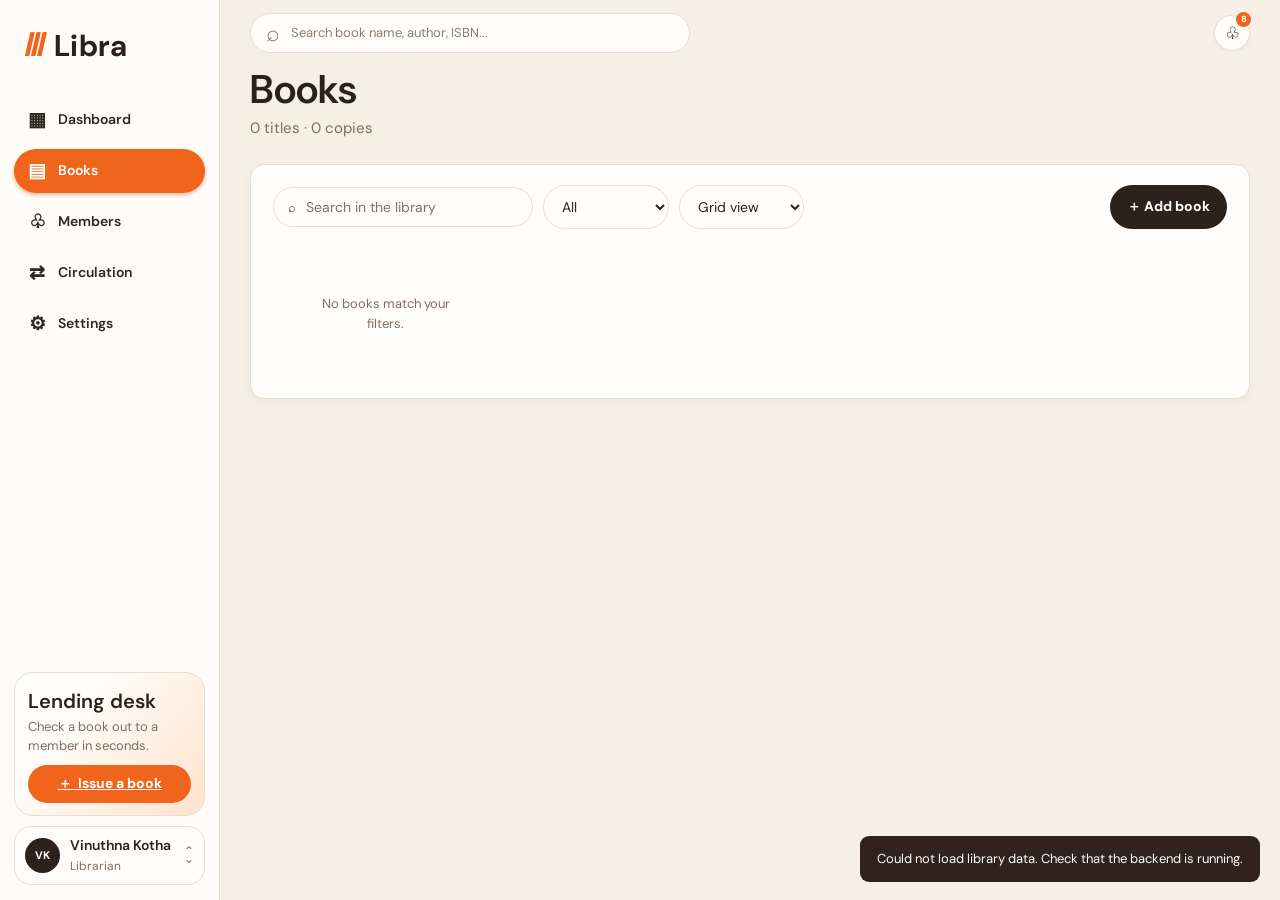
==== commit 28e9ea8c: "ui changes" ====
--- a/books.html
+++ b/books.html
@@ -1,162 +1,7 @@
-
-<!DOCTYPE html>
-<html lang="en">
-
-<head>
-    <meta charset="UTF-8">
-    <meta name="viewport" content="width=device-width, initial-scale=1">
-
-    <title>LIBRA — Books</title>
-
-    <link rel="preconnect" href="https://fonts.googleapis.com">
-    <link rel="preconnect" href="https://fonts.gstatic.com" crossorigin>
-
-    <link
-        href="https://fonts.googleapis.com/css2?family=DM+Sans:wght@400;500;600;700&family=Playfair+Display:wght@500;600;700&display=swap"
-        rel="stylesheet"
-    >
-
-    <link rel="stylesheet" href="styles.css">
-</head>
-
-<body>
-
-    <aside class="sidebar">
-
-        <a class="brand" href="index.html">
-            <span class="brand-mark">Ⅲ</span>
-            <span>Libra</span>
-        </a>
-
-        <nav class="nav">
-            <a class="nav-link" href="index.html">
-                <span class="nav-icon">▦</span>
-                Dashboard
-            </a>
-
-            <a class="nav-link active" href="books.html">
-                <span class="nav-icon">▤</span>
-                Books
-            </a>
-
-            <a class="nav-link" href="members.html">
-                <span class="nav-icon">♧</span>
-                Members
-            </a>
-
-            <a class="nav-link" href="circulation.html">
-                <span class="nav-icon">⇄</span>
-                Circulation
-            </a>
-
-            <a class="nav-link" href="settings.html">
-                <span class="nav-icon">⚙</span>
-                Settings
-            </a>
-        </nav>
-
-        <div class="sidebar-bottom">
-
-            <section class="lending-card">
-                <h2>Lending desk</h2>
-                <p>Check a book out to a member in seconds.</p>
-
-                <a class="btn btn-orange btn-wide" href="circulation.html">
-                    ＋ &nbsp;Issue a book
-                </a>
-            </section>
-
-            <div class="profile">
-                <span class="avatar avatar-dark">VK</span>
-
-                <span class="profile-copy">
-                    <strong>Vinuthna Kotha</strong>
-                    <small>Librarian</small>
-                </span>
-
-                <span class="chevrons">⌃<br>⌄</span>
-            </div>
-
-        </div>
-    </aside>
-
-    <main class="main">
-
-        <header class="topbar">
-
-            <label class="search">
-                <span class="search-icon">⌕</span>
-                <input
-                    id="globalSearch"
-                    type="search"
-                    placeholder="Search book name, author, ISBN..."
-                >
-            </label>
-
-            <button
-                class="notification"
-                id="notificationButton"
-                aria-label="Notifications"
-            >
-                ♧
-                <span class="notification-count">8</span>
-            </button>
-
-        </header>
-
-        <header class="section-heading">
-            <h1>Books</h1>
-            <p id="booksCount">26 titles · 65 copies</p>
-        </header>
-
-        <section class="panel catalogue-panel">
-
-            <div class="catalogue-toolbar">
-
-                <div class="catalogue-controls">
-
-                    <label class="catalogue-search">
-                        ⌕
-                        <input
-                            id="booksSearch"
-                            type="search"
-                            placeholder="Search in the library"
-                        >
-                    </label>
-
-                    <select id="bookCategory">
-                        <option>All</option>
-                        <option>Fiction</option>
-                        <option>Fantasy</option>
-                        <option>Sci-Fi</option>
-                        <option>Classics</option>
-                        <option>Non-Fiction</option>
-                        <option>Biography</option>
-                        <option>Self-Help</option>
-                        <option>Science</option>
-                        <option>Technology</option>
-                    </select>
-
-                    <select id="bookView">
-                        <option value="grid">Grid view</option>
-                        <option value="list">List view</option>
-                    </select>
-
-                </div>
-
-                <button class="btn btn-dark" id="addBook">
-                    ＋ Add book
-                </button>
-
-            </div>
-
-            <div id="booksGrid" class="books-grid"></div>
-
-        </section>
-
-    </main>
-
-    <script src="app.js"></script>
-
-</body>
-</html>
+<!doctype html>
+<html lang="en"><head><meta charset="utf-8"><meta name="viewport" content="width=device-width, initial-scale=1"><title>Books</title><link rel="preconnect" href="https://fonts.googleapis.com"><link rel="preconnect" href="https://fonts.gstatic.com" crossorigin><link href="https://fonts.googleapis.com/css2?family=DM+Sans:wght@400;500;600;700&family=Playfair+Display:wght@500;600;700&display=swap" rel="stylesheet"><link rel="stylesheet" href="styles.css"></head>
+<body><aside class="sidebar"><a class="brand" href="index.html"><span class="brand-mark">Ⅲ</span><span>Libra</span></a><nav class="nav"><a class="nav-link" href="index.html"><span class="nav-icon">▦</span>Dashboard</a><a class="nav-link active" href="books.html"><span class="nav-icon">▤</span>Books</a><a class="nav-link" href="members.html"><span class="nav-icon">♧</span>Members</a><a class="nav-link" href="circulation.html"><span class="nav-icon">⇄</span>Circulation</a><a class="nav-link" href="settings.html"><span class="nav-icon">⚙</span>Settings</a></nav><div class="sidebar-bottom"><section class="lending-card"><h2>Lending desk</h2><p>Check a book out to a member in seconds.</p><a class="btn btn-orange btn-wide" href="circulation.html">＋ &nbsp;Issue a book</a></section><div class="profile"><span class="avatar avatar-dark">VK</span><span class="profile-copy"><strong>Vinuthna Kotha</strong><small>Librarian</small></span><span class="chevrons">⌃<br>⌄</span></div></div></aside>
+<main class="main"><header class="topbar"><label class="search"><span class="search-icon">⌕</span><input id="globalSearch" type="search" placeholder="Search book name, author, ISBN..."></label><button class="notification" id="notificationButton" aria-label="Notifications">♧<span class="notification-count">8</span></button></header>
+<header class="section-heading"><h1>Books</h1><p id="booksCount">26 titles · 65 copies</p></header>
+<section class="panel catalogue-panel"><div class="catalogue-toolbar"><div class="catalogue-controls"><label class="catalogue-search">⌕ <input id="booksSearch" type="search" placeholder="Search in the library"></label><select id="bookCategory"><option>All</option><option>Fiction</option><option>Fantasy</option><option>Sci-Fi</option><option>Classics</option><option>Non-Fiction</option><option>Biography</option><option>Self-Help</option><option>Science</option><option>Technology</option></select><select id="bookView"><option value="grid">Grid view</option><option value="list">List view</option></select></div><button class="btn btn-dark" id="addBook">＋ Add book</button></div><div id="booksGrid" class="books-grid"></div></section></main>
+<script src="app.js"></script></body></html>
--- a/styles.css
+++ b/styles.css
@@ -1,787 +1,473 @@
-* {
-    box-sizing: border-box;
-}
-:root {
-    --bg: #f5efe5;
-    --panel: #fffdf9;
-    --ink: #2b211c;
-    --muted: #816f62;
-    --line: #e8ded1;
-    --orange: #f0641b;
-    --serif: "DM Sans", Arial, sans-serif;
-    --sans: "DM Sans", Arial, sans-serif;
-}
-body {
-    margin: 0;
-    background: var(--bg);
-    color: var(--ink);
-    font-family: var(--sans);
-    font-size: 13px;
-}
-button,
-input,
-select {
-    font: inherit;
-}
-button {
-    cursor: pointer;
-}
+*{box-sizing:border-box} :root{--bg:#f5efe5;--panel:#fffdf9;--ink:#2b211c;--muted:#816f62;--line:#e8ded1;--orange:#f0641b;--serif:"Playfair Display",Georgia,serif;--sans:"DM Sans",Arial,sans-serif} body{margin:0;background:var(--bg);color:var(--ink);font-family:var(--sans);font-size:13px} button,input,select{font:inherit} button{cursor:pointer}.sidebar{position:fixed;inset:0 auto 0 0;width:181px;background:#fffcf7;border-right:1px solid var(--line);padding:17px 11px 12px;display:flex;flex-direction:column;z-index:3}.brand{height:39px;display:flex;align-items:center;gap:9px;padding:0 9px;color:var(--ink);text-decoration:none;font:700 25px var(--serif);letter-spacing:.2px}.brand-mark{font:700 27px var(--sans);color:var(--orange);transform:skew(-13deg);display:inline-block}.nav{display:grid;gap:4px;margin-top:25px}.nav-link{height:31px;border-radius:22px;padding:0 12px;display:flex;align-items:center;gap:10px;text-decoration:none;color:#302720;font-weight:600;font-size:11px}.nav-link.active{background:var(--orange);color:#fff;box-shadow:0 2px 4px #e6b99d}.nav-icon{font-size:16px;width:15px;text-align:center}.sidebar-bottom{margin-top:auto;display:grid;gap:10px}.lending-card{border:1px solid var(--line);border-radius:17px;padding:12px 11px 10px;background:linear-gradient(130deg,#fffdf9 30%,#ffe2cc)}.lending-card h2{font:600 16px var(--serif);margin:0 0 4px}.lending-card p{font-size:10px;line-height:1.45;color:var(--muted);margin:0 0 9px}.btn{border:0;border-radius:24px;padding:9px 13px;font-size:11px;font-weight:700;display:inline-flex;align-items:center;justify-content:center;gap:5px}.btn-orange{background:var(--orange);color:#fff}.btn-dark{background:#2d211b;color:#fff}.btn-light{background:#fffdf9;color:#30241e;border:1px solid var(--line);box-shadow:0 2px 3px #21170d0d}.btn-wide{width:100%;height:31px}.btn-wide span{font-size:17px;font-weight:400}.profile{border:1px solid var(--line);background:#fffdf9;border-radius:17px;display:flex;align-items:center;text-align:left;padding:7px 8px;gap:9px;width:100%;min-height:49px}.avatar{width:30px;height:30px;border-radius:50%;display:grid;place-items:center;font-size:10px;font-weight:700;flex:none}.avatar-dark{background:#2c211b;color:#fff}.profile-copy{display:grid;gap:1px;min-width:0}.profile-copy strong{font-size:11px;font-weight:600}.profile-copy small{font-size:10px;color:var(--muted)}.chevrons{margin-left:auto;line-height:8px;color:#77695f;font-size:12px}.main{margin-left:181px;padding:9px 24px 28px;max-width:1600px}.topbar{height:32px;display:flex;justify-content:space-between;align-items:center;margin-bottom:10px}.search{height:32px;width:min(350px,55%);background:#fffdf9;border:1px solid var(--line);border-radius:20px;display:flex;align-items:center;padding:0 12px;gap:9px}.search-icon{font-size:20px;color:#88786c;line-height:1}.search input{border:0;outline:0;background:transparent;width:100%;font-size:10px;color:var(--ink)}.search input::placeholder{color:#8b7c70}.notification{position:relative;width:29px;height:29px;border-radius:50%;border:1px solid var(--line);background:#fffdf9;font-size:14px;box-shadow:0 1px 3px #0000000c}.notification-count{position:absolute;right:-2px;top:-4px;background:var(--orange);color:white;border-radius:9px;min-width:13px;height:13px;display:grid;place-items:center;font-size:8px;font-weight:700}.panel{background:var(--panel);border:1px solid var(--line);border-radius:14px;box-shadow:0 5px 13px #37271908}.top-grid{display:grid;grid-template-columns:1.4fr 1fr;gap:16px}.welcome{min-height:220px;padding:24px 22px;background:linear-gradient(110deg,#fffdf9 55%,#ffe2cc)}.date-line{font-size:10px;color:var(--muted);margin:0 0 5px}.welcome h1{font:600 34px/.99 var(--serif);letter-spacing:-.7px;margin:0 0 12px}.welcome-copy{max-width:340px;color:var(--muted);font-size:10px;line-height:1.5;margin:0 0 15px}.welcome-actions{display:flex;gap:6px}.welcome-actions .btn{height:28px;padding:0 12px}.featured{min-height:220px;padding:16px;display:flex;gap:14px;align-items:flex-start}.featured-cover{width:103px;height:184px;object-fit:cover;border-radius:3px;box-shadow:0 5px 12px #26180f30}.featured-copy{display:flex;flex-direction:column;min-height:185px;padding-top:1px;min-width:0}.tag{background:#ffe1ce;color:#ef651b;border-radius:12px;padding:4px 8px;font-size:9px;align-self:flex-start;margin-bottom:7px}.featured-copy h2{font:600 18px var(--serif);margin:0 0 3px}.muted{color:var(--muted);font-size:10px;margin:0 0 10px}.description{font-size:10px;line-height:1.5;color:#78695e;margin:0}.loan-count{margin:auto 0 0;color:var(--muted);font-size:9px}.loan-count strong{color:var(--orange)}.stats-grid{display:grid;grid-template-columns:repeat(5,minmax(0,1fr));gap:10px;margin-top:14px}.stat-card{height:70px;padding:11px 10px;display:flex;align-items:center;gap:10px}.stat-icon{width:31px;height:31px;border-radius:50%;display:grid;place-items:center;font-size:14px;flex:none}.icon-ink{background:#2c211b;color:white}.icon-orange{background:#ffe1cc;color:#ef651b}.icon-red{background:#ffe0df;color:#ef5c53}.icon-green{background:#d9f0df;color:#278c53}.icon-peach{background:#ffe1cc;color:#ef651b}.stat-card div{display:grid;gap:1px;min-width:0}.stat-card small{font-size:8px;color:var(--muted);white-space:nowrap}.stat-card strong{font-size:16px;line-height:1.2;font-weight:600}.middle-grid{display:grid;grid-template-columns:1.4fr .9fr;gap:16px;margin-top:14px}.chart-panel,.calendar-panel{height:242px;padding:13px 14px}.panel-heading{display:flex;justify-content:space-between;align-items:center}.panel h2,.panel-heading h2{font:600 15px var(--serif);margin:0}.panel-heading>span{font-size:8px;color:var(--muted)}.chart{height:180px;display:flex;margin-top:12px}.y-labels{width:20px;display:flex;flex-direction:column;justify-content:space-between;align-items:flex-end;padding:0 6px 21px 0;color:#897b70;font-size:8px}.chart-plot{position:relative;flex:1}.grid-lines{position:absolute;inset:0 0 21px;display:flex;flex-direction:column;justify-content:space-between}.grid-lines i{border-top:1px dashed #e9dfd3}.bar-groups{position:absolute;inset:0 0 0;display:flex;justify-content:space-around;align-items:stretch}.bar-group{width:10%;display:flex;align-items:flex-end;justify-content:center;gap:5px;position:relative;padding-bottom:21px}.bar{width:13px;max-width:35%;border-radius:5px 5px 0 0;z-index:1}.bar.orange{background:var(--orange)}.bar.dark{background:#342820}.bar-group small{position:absolute;bottom:3px;font-size:7px;color:#827468;white-space:nowrap}.calendar-arrows{display:flex;gap:12px}.calendar-arrows button{border:0;background:transparent;color:#6d5e53;font-size:18px;padding:0 2px}.week{display:grid;grid-template-columns:repeat(7,1fr);gap:4px;margin-top:20px}.day{border:0;background:transparent;border-radius:16px;height:54px;display:flex;align-items:center;flex-direction:column;gap:3px;padding:5px 0}.day small{font-size:8px;color:#89796d}.day strong{font-size:11px;font-weight:600}.day i{width:4px;height:4px;border-radius:50%;background:var(--orange)}.day.selected{background:#30231d;color:white}.day.selected small{color:white}.calendar-note{text-align:center;color:var(--muted);font-size:9px;margin:22px 0 0}.lower-grid{display:grid;grid-template-columns:1.4fr .9fr;gap:16px;margin-top:14px}.categories-panel,.top-borrowed-panel{min-height:196px;padding:13px 14px}.category-bar{height:27px;display:flex;overflow:hidden;border-radius:9px;margin-top:12px;gap:2px}.category-bar span{height:100%}.category-legend{display:grid;grid-template-columns:repeat(3,1fr);gap:9px 10px;margin-top:13px}.category-legend>div{display:flex;gap:6px;align-items:flex-start;font-size:9px}.category-legend span{display:grid;gap:2px}.category-legend small{font-size:8px;color:var(--muted)}.dot{width:7px;height:7px;border-radius:50%;margin-top:2px;flex:none}.top-list{list-style:none;padding:0;margin:9px 0 0;display:grid;gap:7px}.top-list li{display:flex;align-items:center;gap:8px;min-width:0}.rank{font:14px var(--serif);color:#806d60;width:10px}.top-list img{width:26px;height:36px;object-fit:cover;border-radius:2px;box-shadow:0 2px 5px #0002}.book-info{display:grid;gap:1px;min-width:0;flex:1}.book-info strong{font-size:8px;font-weight:600;white-space:nowrap;overflow:hidden;text-overflow:ellipsis}.book-info small{font-size:7px;color:var(--muted)}.top-list b{font-size:9px;font-weight:600}.activity-panel{margin-top:14px;overflow:hidden}.activity-panel>.panel-heading{padding:12px 14px 9px}.text-link{border:0;background:none;color:var(--orange);font-size:9px}.table-wrap{overflow-x:auto}table{border-collapse:collapse;width:100%;text-align:left}thead{background:#f8f3eb}th{height:27px;font-size:8px;color:#7b6d61;font-weight:500}td{height:44px;border-top:1px solid #eee5da;font-size:9px;color:#66584e}th:first-child,td:first-child{padding-left:14px}th:last-child,td:last-child{padding-right:14px}.table-book{display:flex;align-items:center;gap:8px}.table-book img{width:24px;height:34px;object-fit:cover;border-radius:2px}.table-book span{display:grid;gap:2px}.table-book strong{font-size:9px;font-weight:600;color:#30251f}.table-book small{font-size:8px;color:var(--muted)}.member-cell{display:flex;align-items:center;gap:7px;white-space:nowrap}.member-cell i{width:20px;height:20px;border-radius:50%;background:#fce8c5;display:grid;place-items:center;font-style:normal;font-size:7px;font-weight:700}.status{border-radius:10px;padding:4px 8px;font-size:8px;white-space:nowrap}.status-loan{background:#ffe1cf;color:#ef651b}.status-returned{background:#d8f1df;color:#278a51}.modal-backdrop{position:fixed;inset:0;background:#21181166;display:grid;place-items:center;z-index:10;padding:18px}.modal-backdrop[hidden]{display:none}.modal{width:min(420px,100%);background:#fffdf9;border:1px solid var(--line);border-radius:17px;padding:20px;box-shadow:0 20px 70px #0003}.modal-heading{display:flex;justify-content:space-between;align-items:center}.modal h2{font:600 22px var(--serif);margin:0}.icon-button{border:0;background:none;font-size:24px;color:#77685d}.modal-subtitle{color:var(--muted);font-size:11px;margin:6px 0 17px}.modal form{display:grid;gap:13px}.modal label{display:grid;gap:6px;color:#6e5e52;font-size:10px}.modal select{height:38px;border:1px solid var(--line);border-radius:9px;background:white;padding:0 10px;color:var(--ink);outline-color:#f3a36d}.modal-actions{display:flex;justify-content:flex-end;gap:8px;margin-top:6px}.toast{position:fixed;bottom:18px;right:20px;background:#30231d;color:#fff;padding:10px 14px;border-radius:9px;font-size:11px;opacity:0;transform:translateY(8px);transition:.2s;pointer-events:none;z-index:20}.toast.show{opacity:1;transform:translateY(0)}@media(min-width:1500px){.main{padding-left:28px;padding-right:28px}.top-grid{grid-template-columns:1.4fr 1fr}}@media(max-width:1050px){.stats-grid{grid-template-columns:repeat(3,1fr)}.top-grid,.middle-grid,.lower-grid{grid-template-columns:1fr}.featured{min-height:180px}.featured-copy{min-height:150px}.chart-panel,.calendar-panel{height:auto;min-height:220px}}@media(max-width:700px){.sidebar{width:66px;padding:14px 7px}.brand{padding:0;justify-content:center}.brand>span:last-child,.nav-link:not(.active)::after,.nav-link{font-size:0}.nav-link{justify-content:center;padding:0}.nav-icon{font-size:18px}.nav-link.active{font-size:0}.sidebar-bottom .lending-card,.profile-copy,.chevrons{display:none}.profile{justify-content:center;padding:6px}.main{margin-left:66px;padding:10px 12px 22px}.welcome{padding:19px}.welcome h1{font-size:29px}.stats-grid{grid-template-columns:repeat(2,minmax(0,1fr))}.stat-card{padding:8px;gap:7px}.featured-cover{width:85px;height:145px}.featured{min-height:165px}.category-legend{grid-template-columns:repeat(2,1fr)}.activity-panel{margin-bottom:15px}.table-wrap{overflow-x:auto}table{min-width:650px}.search{width:80%}}
+
+
 /* Readability pass: increase the overall scale while preserving the reference layout. */
-body {
-    font-size:15px;
-}
-.sidebar {
-    width:220px;
-    padding:22px 14px 15px;
-}
-.brand {
-    height:46px;
-    font-size:29px;
-    padding:0 10px;
-}
-.brand-mark {
-    font-size:31px;
-}
-.nav {
-    margin-top:30px;
-    gap:7px;
-}
-.nav-link {
-    height:42px;
-    padding:0 14px;
-    font-size:13px;
-    gap:12px;
-}
-.nav-icon {
-    font-size:19px;
-    width:18px;
-}
-.lending-card {
-    padding:15px 13px 12px;
-    border-radius:19px;
-}
-.lending-card h2 {
-    font-size:19px;
-}
-.lending-card p {
-    font-size:12px;
-}
-.btn {
-    font-size:13px;
-    padding:10px 15px;
-}
-.btn-wide {
-    height:38px;
-}
-.profile {
-    min-height:58px;
-    padding:8px 10px;
-    gap:10px;
-}
-.avatar {
-    width:35px;
-    height:35px;
-    font-size:11px;
-}
-.profile-copy strong {
-    font-size:13px;
-}
-.profile-copy small {
-    font-size:11px;
-}
-.main {
-    margin-left:220px;
-    padding:13px 30px 34px;
-}
-.topbar {
-    height:40px;
-    margin-bottom:13px;
-}
-.search {
-    height:40px;
-    width:min(440px,58%);
-    padding:0 15px;
-}
-.search input {
-    font-size:13px;
-}
-.search-icon {
-    font-size:23px;
-}
-.notification {
-    width:36px;
-    height:36px;
-    font-size:17px;
-}
-.notification-count {
-    min-width:15px;
-    height:15px;
-    font-size:9px;
-}
-.welcome {
-    min-height:260px;
-    padding:29px 27px;
-}
-.date-line {
-    font-size:12px;
-}
-.welcome h1 {
-    font-size:40px;
-    margin-bottom:15px;
-}
-.welcome-copy {
-    font-size:12px;
-    max-width:410px;
-    margin-bottom:19px;
-}
-.welcome-actions .btn {
-    height:36px;
-    padding:0 15px;
-}
-.featured {
-    min-height:260px;
-    padding:20px;
-    gap:18px;
-}
-.featured-cover {
-    width:120px;
-    height:215px;
-}
-.featured-copy {
-    min-height:215px;
-}
-.tag {
-    font-size:10px;
-}
-.featured-copy h2 {
-    font-size:21px;
-}
-.muted,.description {
-    font-size:12px;
-}
-.loan-count {
-    font-size:11px;
-}
-.stats-grid {
-    gap:13px;
-    margin-top:17px;
-}
-.stat-card {
-    height:84px;
-    padding:13px;
-    gap:12px;
-}
-.stat-icon {
-    width:38px;
-    height:38px;
-    font-size:17px;
-}
-.stat-card small {
-    font-size:10px;
-}
-.stat-card strong {
-    font-size:19px;
-}
-.middle-grid,.lower-grid {
-    gap:18px;
-    margin-top:17px;
-}
-.chart-panel,.calendar-panel {
-    height:285px;
-    padding:16px 17px;
-}
-.panel h2,.panel-heading h2 {
-    font-size:18px;
-}
-.panel-heading>span {
-    font-size:10px;
-}
-.chart {
-    height:210px;
-    margin-top:15px;
-}
-.y-labels {
-    font-size:10px;
-}
-.bar-group small {
-    font-size:9px;
-}
-.week {
-    margin-top:24px;
-}
-.day {
-    height:62px;
-}
-.day small {
-    font-size:10px;
-}
-.day strong {
-    font-size:13px;
-}
-.calendar-note {
-    font-size:11px;
-    margin-top:27px;
-}
-.categories-panel,.top-borrowed-panel {
-    min-height:230px;
-    padding:16px 17px;
-}
-.category-bar {
-    height:32px;
-    margin-top:15px;
-}
-.category-legend {
-    gap:12px 13px;
-    margin-top:16px;
-}
-.category-legend>div {
-    font-size:11px;
-}
-.category-legend small {
-    font-size:10px;
-}
-.top-list {
-    gap:9px;
-    margin-top:12px;
-}
-.rank {
-    font-size:16px;
-    width:12px;
-}
-.top-list img {
-    width:31px;
-    height:43px;
-}
-.book-info strong {
-    font-size:10px;
-}
-.book-info small {
-    font-size:9px;
-}
-.top-list b {
-    font-size:11px;
-}
-.activity-panel {
-    margin-top:17px;
-}
-.activity-panel>.panel-heading {
-    padding:15px 17px 11px;
-}
-.text-link {
-    font-size:11px;
-}
-th {
-    height:34px;
-    font-size:10px;
-}
-td {
-    height:53px;
-    font-size:11px;
-}
-.table-book img {
-    width:29px;
-    height:41px;
-}
-.table-book strong {
-    font-size:11px;
-}
-.table-book small {
-    font-size:9px;
-}
-.member-cell {
-    font-size:11px;
-}
-.member-cell i {
-    width:24px;
-    height:24px;
-    font-size:8px;
-}
-.status {
-    font-size:9px;
-    padding:5px 9px;
-}
-@media(max-width:1050px) {
-    .sidebar {
-        width:190px;
-    }
-    .main {
-        margin-left:190px;
-        padding-left:20px;
-        padding-right:20px;
-    }
-    .stats-grid {
-        grid-template-columns:repeat(3,1fr);
-    }
-}
-@media(max-width:700px) {
-    .sidebar {
-        width:66px;
-        padding:14px 7px;
-    }
-    .main {
-        margin-left:66px;
-        padding:10px 12px 22px;
-    }
-    .welcome h1 {
-        font-size:31px;
-    }
-    .stats-grid {
-        grid-template-columns:repeat(2,minmax(0,1fr));
-    }
-}
-.section-heading {
-    margin:5px 0 26px;
-}
-.section-heading h1 {
-    font:600 36px var(--serif);
-    margin:0 0 5px;
-}
-.section-heading p {
-    font-size:14px;
-    color:var(--muted);
-    margin:0;
-}
-.page-placeholder {
-    padding:22px;
-    min-height:260px;
-}
-.section-toolbar {
-    display:flex;
-    align-items:center;
-    justify-content:space-between;
-    gap:15px;
-}
-.section-toolbar h2,.settings-card h2 {
-    font:600 21px var(--serif);
-    margin:0;
-}
-.view-tabs,.filter-row {
-    display:flex;
-    align-items:center;
-    gap:8px;
-    flex-wrap:wrap;
-}
-.view-tabs button,.filter-chip {
-    border:1px solid var(--line);
-    background:#fffdf9;
-    color:#4a3d34;
-    border-radius:20px;
-    padding:9px 13px;
-    font-size:12px;
-}
-.view-tabs button.active,.filter-chip.active {
-    background:#30231d;
-    color:#fff;
-    border-color:#30231d;
-}
-.view-tabs b {
-    font-size:10px;
-    margin-left:5px;
-}
-.filter-row {
-    margin-top:22px;
-}
-.filter-chip {
-    padding:8px 13px;
-}
-.section-note {
-    color:var(--muted);
-    font-size:13px;
-    margin:28px 0 4px;
-}
-.settings-card {
-    padding:24px 26px;
-    margin-bottom:22px;
-    max-width:900px;
-}
-.settings-grid {
-    display:grid;
-    grid-template-columns:repeat(2,minmax(0,1fr));
-    gap:26px 22px;
-    margin-top:26px;
-}
-.settings-grid.three {
-    grid-template-columns:repeat(3,minmax(0,1fr));
-}
-.settings-grid label {
-    display:grid;
-    gap:8px;
-    font-size:13px;
-    color:#705f53;
-}
-.settings-grid input {
-    height:44px;
-    border:1px solid var(--line);
-    border-radius:12px;
-    background:#fffdf9;
-    padding:0 13px;
-    font-size:15px;
-    color:var(--ink);
-    box-shadow:0 2px 3px #0000000c;
-}
-.settings-actions {
-    max-width:900px;
-    display:flex;
-    justify-content:space-between;
-    align-items:center;
-    padding:0 4px;
-}
-.settings-actions .btn {
-    min-width:125px;
-}
-.section-heading+.panel {
-    margin-top:0;
-}
-@media(max-width:700px) {
-    .section-heading h1 {
-        font-size:30px;
-    }
-    .settings-grid,.settings-grid.three {
-        grid-template-columns:1fr;
-    }
-    .section-toolbar {
-        align-items:flex-start;
-        flex-direction:column;
-    }
-    .settings-actions {
-        gap:10px;
-        flex-wrap:wrap;
-    }
-}
+body{font-size:15px}
+.sidebar{width:220px;padding:22px 14px 15px}
+.brand{height:46px;font-size:29px;padding:0 10px}
+.brand-mark{font-size:31px}
+.nav{margin-top:30px;gap:7px}
+.nav-link{height:42px;padding:0 14px;font-size:13px;gap:12px}
+.nav-icon{font-size:19px;width:18px}
+.lending-card{padding:15px 13px 12px;border-radius:19px}
+.lending-card h2{font-size:19px}
+.lending-card p{font-size:12px}
+.btn{font-size:13px;padding:10px 15px}
+.btn-wide{height:38px}
+.profile{min-height:58px;padding:8px 10px;gap:10px}
+.avatar{width:35px;height:35px;font-size:11px}
+.profile-copy strong{font-size:13px}
+.profile-copy small{font-size:11px}
+.main{margin-left:220px;padding:13px 30px 34px}
+.topbar{height:40px;margin-bottom:13px}
+.search{height:40px;width:min(440px,58%);padding:0 15px}
+.search input{font-size:13px}
+.search-icon{font-size:23px}
+.notification{width:36px;height:36px;font-size:17px}
+.notification-count{min-width:15px;height:15px;font-size:9px}
+.welcome{min-height:260px;padding:29px 27px}
+.date-line{font-size:12px}
+.welcome h1{font-size:40px;margin-bottom:15px}
+.welcome-copy{font-size:12px;max-width:410px;margin-bottom:19px}
+.welcome-actions .btn{height:36px;padding:0 15px}
+.featured{min-height:260px;padding:20px;gap:18px}
+.featured-cover{width:120px;height:215px}
+.featured-copy{min-height:215px}
+.tag{font-size:10px}
+.featured-copy h2{font-size:21px}
+.muted,.description{font-size:12px}
+.loan-count{font-size:11px}
+.stats-grid{gap:13px;margin-top:17px}
+.stat-card{height:84px;padding:13px;gap:12px}
+.stat-icon{width:38px;height:38px;font-size:17px}
+.stat-card small{font-size:10px}
+.stat-card strong{font-size:19px}
+.middle-grid,.lower-grid{gap:18px;margin-top:17px}
+.chart-panel,.calendar-panel{height:285px;padding:16px 17px}
+.panel h2,.panel-heading h2{font-size:18px}
+.panel-heading>span{font-size:10px}
+.chart{height:210px;margin-top:15px}
+.y-labels{font-size:10px}
+.bar-group small{font-size:9px}
+.week{margin-top:24px}
+.day{height:62px}
+.day small{font-size:10px}
+.day strong{font-size:13px}
+.calendar-note{font-size:11px;margin-top:27px}
+.categories-panel,.top-borrowed-panel{min-height:230px;padding:16px 17px}
+.category-bar{height:32px;margin-top:15px}
+.category-legend{gap:12px 13px;margin-top:16px}
+.category-legend>div{font-size:11px}
+.category-legend small{font-size:10px}
+.top-list{gap:9px;margin-top:12px}
+.rank{font-size:16px;width:12px}
+.top-list img{width:31px;height:43px}
+.book-info strong{font-size:10px}
+.book-info small{font-size:9px}
+.top-list b{font-size:11px}
+.activity-panel{margin-top:17px}
+.activity-panel>.panel-heading{padding:15px 17px 11px}
+.text-link{font-size:11px}
+th{height:34px;font-size:10px}
+td{height:53px;font-size:11px}
+.table-book img{width:29px;height:41px}
+.table-book strong{font-size:11px}
+.table-book small{font-size:9px}
+.member-cell{font-size:11px}
+.member-cell i{width:24px;height:24px;font-size:8px}
+.status{font-size:9px;padding:5px 9px}
+@media(max-width:1050px){
+ .sidebar{width:190px}.main{margin-left:190px;padding-left:20px;padding-right:20px}
+ .stats-grid{grid-template-columns:repeat(3,1fr)}
+}
+@media(max-width:700px){
+ .sidebar{width:66px;padding:14px 7px}
+ .main{margin-left:66px;padding:10px 12px 22px}
+ .welcome h1{font-size:31px}
+ .stats-grid{grid-template-columns:repeat(2,minmax(0,1fr))}
+}
+
+.section-heading{margin:5px 0 26px}.section-heading h1{font:600 36px var(--serif);margin:0 0 5px}.section-heading p{font-size:14px;color:var(--muted);margin:0}.page-placeholder{padding:22px;min-height:260px}.section-toolbar{display:flex;align-items:center;justify-content:space-between;gap:15px}.section-toolbar h2,.settings-card h2{font:600 21px var(--serif);margin:0}.view-tabs,.filter-row{display:flex;align-items:center;gap:8px;flex-wrap:wrap}.view-tabs button,.filter-chip{border:1px solid var(--line);background:#fffdf9;color:#4a3d34;border-radius:20px;padding:9px 13px;font-size:12px}.view-tabs button.active,.filter-chip.active{background:#30231d;color:#fff;border-color:#30231d}.view-tabs b{font-size:10px;margin-left:5px}.filter-row{margin-top:22px}.filter-chip{padding:8px 13px}.section-note{color:var(--muted);font-size:13px;margin:28px 0 4px}.settings-card{padding:24px 26px;margin-bottom:22px;max-width:900px}.settings-grid{display:grid;grid-template-columns:repeat(2,minmax(0,1fr));gap:26px 22px;margin-top:26px}.settings-grid.three{grid-template-columns:repeat(3,minmax(0,1fr))}.settings-grid label{display:grid;gap:8px;font-size:13px;color:#705f53}.settings-grid input{height:44px;border:1px solid var(--line);border-radius:12px;background:#fffdf9;padding:0 13px;font-size:15px;color:var(--ink);box-shadow:0 2px 3px #0000000c}.settings-actions{max-width:900px;display:flex;justify-content:space-between;align-items:center;padding:0 4px}.settings-actions .btn{min-width:125px}.section-heading+.panel{margin-top:0}@media(max-width:700px){.section-heading h1{font-size:30px}.settings-grid,.settings-grid.three{grid-template-columns:1fr}.section-toolbar{align-items:flex-start;flex-direction:column}.settings-actions{gap:10px;flex-wrap:wrap}}
+
 /* Functional section screens */
-.section-heading {
-    margin:5px 0 24px;
-}
-.section-heading h1 {
-    font:600 36px var(--serif);
-    margin:0 0 5px;
-}
-.section-heading p {
-    font-size:14px;
-    color:var(--muted);
-    margin:0;
-}
-.member-stats {
-    grid-template-columns:repeat(3,minmax(0,1fr));
-    margin:0 0 18px;
-}
-.member-panel,.catalogue-panel,.circulation-panel {
-    padding:20px 22px;
-    overflow:hidden;
-}
-.member-toolbar,.catalogue-toolbar,.circulation-toolbar {
-    display:flex;
-    align-items:center;
-    justify-content:space-between;
-    gap:16px;
-}
-.member-toolbar h2 {
-    font:600 21px var(--serif);
-    margin:0 0 4px;
-}
-.member-toolbar p {
-    color:var(--muted);
-    font-size:12px;
-    margin:0;
-}
-.member-filters,.catalogue-controls,.circulation-actions {
-    display:flex;
-    align-items:center;
-    gap:10px;
-    flex-wrap:wrap;
-    margin:20px 0 14px;
-}
-.member-filters input,.catalogue-search,.catalogue-controls select,.member-filters select,.circulation-actions input {
-    height:40px;
-    border:1px solid var(--line);
-    border-radius:22px;
-    background:#fffdf9;
-    padding:0 14px;
-    color:var(--ink);
-    font:13px var(--sans);
-}
-.member-filters input {
-    flex:1;
-    min-width:230px;
-}
-.member-filters select,.catalogue-controls select {
-    min-width:125px;
-}
-.filter-count {
-    font-size:11px;
-    color:var(--muted);
-    margin-left:auto;
-}
-.members-table th,.circulation-table th {
-    height:42px;
-    font-size:11px;
-    padding:0 12px;
-}
-.members-table td,.circulation-table td {
-    height:64px;
-    font-size:12px;
-    padding:7px 12px;
-}
-.members-table td:first-child {
-    min-width:220px;
-}
-.members-table .member-cell {
-    gap:10px;
-}
-.members-table .member-cell>span {
-    display:grid;
-    gap:3px;
-}
-.members-table .member-cell strong {
-    font-weight:600;
-    color:var(--ink);
-}
-.members-table .member-cell small {
-    font-size:10px;
-    color:var(--muted);
-}
-.members-table .member-cell i {
-    width:34px;
-    height:34px;
-    font-size:10px;
-}
-.row-actions {
-    white-space:nowrap;
-    display:flex;
-    gap:6px;
-    align-items:center;
-}
-.btn-small {
-    font-size:10px;
-    padding:7px 10px;
-}
-.btn:disabled {
-    opacity:.4;
-    cursor:not-allowed;
-}
-.status-overdue {
-    background:#ffe0df;
-    color:#df4e47;
-}
-.empty-cell {
-    text-align:center;
-    padding:30px!important;
-    color:var(--muted)!important;
-    font-size:13px!important;
-}
-.catalogue-toolbar {
-    align-items:flex-start;
-}
-.catalogue-controls {
-    margin:0;
-}
-.catalogue-search {
-    display:flex;
-    align-items:center;
-    gap:8px;
-    min-width:260px;
-}
-.catalogue-search input {
-    border:0;
-    outline:0;
-    background:transparent;
-    min-width:0;
-}
-.books-grid {
-    display:grid;
-    grid-template-columns:repeat(auto-fill,minmax(190px,1fr));
-    gap:14px;
-    margin-top:22px;
-}
-.book-card {
-    display:flex;
-    gap:12px;
-    min-height:170px;
-    padding:12px;
-    border:1px solid var(--line);
-    border-radius:13px;
-    background:#fffdf9;
-}
-.book-card>img {
-    width:78px;
-    height:120px;
-    object-fit:cover;
-    border-radius:3px;
-    box-shadow:0 3px 9px #0002;
-    flex:none;
-}
-.book-card-copy {
-    display:flex;
-    flex-direction:column;
-    align-items:flex-start;
-    gap:5px;
-    min-width:0;
-}
-.book-card-copy>strong {
-    font:600 14px var(--serif);
-    line-height:1.3;
-}
-.book-card-copy>small,.book-card-copy>span {
-    font-size:11px;
-    color:var(--muted);
-}
-.book-card-copy .row-actions {
-    margin-top:auto;
-    flex-wrap:wrap;
-}
-.books-list {
-    display:grid;
-    grid-template-columns:1fr;
-    gap:8px;
-    margin-top:22px;
-}
-.books-list .book-card {
-    min-height:95px;
-    align-items:center;
-}
-.books-list .book-card>img {
-    height:70px;
-    width:48px;
-}
-.circulation-toolbar {
-    align-items:center;
-}
-.circulation-toolbar .view-tabs {
-    display:flex;
-    gap:7px;
-    flex-wrap:wrap;
-}
-.view-tabs button {
-    border:1px solid var(--line);
-    background:#fffdf9;
-    color:#4a3d34;
-    border-radius:20px;
-    padding:9px 13px;
-    font-size:12px;
-}
-.view-tabs button.active {
-    background:#30231d;
-    color:#fff;
-    border-color:#30231d;
-}
-.view-tabs b {
-    margin-left:5px;
-}
-.circulation-actions {
-    margin:0;
-}
-.circulation-actions input {
-    min-width:230px;
-}
-.circulation-table td:first-child {
-    min-width:210px;
-}
-.circulation-table .table-book img {
-    width:38px;
-    height:52px;
-}
-.circulation-table .table-book strong {
-    font-size:12px;
-}
-.circulation-table .table-book small {
-    font-size:10px;
-}
-.settings-card {
-    padding:24px 26px;
-    margin-bottom:22px;
-    max-width:900px;
-}
-.settings-card h2 {
-    font:600 21px var(--serif);
-    margin:0;
-}
-.settings-grid {
-    display:grid;
-    grid-template-columns:repeat(2,minmax(0,1fr));
-    gap:26px 22px;
-    margin-top:26px;
-}
-.settings-grid.three {
-    grid-template-columns:repeat(3,minmax(0,1fr));
-}
-.settings-grid label {
-    display:grid;
-    gap:8px;
-    font-size:13px;
-    color:#705f53;
-}
-.settings-grid input {
-    height:44px;
-    border:1px solid var(--line);
-    border-radius:12px;
-    background:#fffdf9;
-    padding:0 13px;
-    font-size:15px;
-    color:var(--ink);
-    box-shadow:0 2px 3px #0000000c;
-}
-.settings-actions {
-    max-width:900px;
-    display:flex;
-    justify-content:space-between;
-    align-items:center;
-    padding:0 4px;
-    margin-bottom:30px;
-}
-.settings-actions .btn {
-    min-width:125px;
-}
-@media(max-width:900px) {
-    .member-toolbar,.catalogue-toolbar,.circulation-toolbar {
-        align-items:flex-start;
-        flex-direction:column;
-    }
-    .member-stats {
-        grid-template-columns:1fr 1fr;
-    }
-    .circulation-actions {
-        width:100%;
-    }
-    .circulation-actions input {
-        flex:1;
-    }
-}
-@media(max-width:700px) {
-    .section-heading h1 {
-        font-size:30px;
-    }
-    .member-stats {
-        grid-template-columns:1fr;
-    }
-    .settings-grid,.settings-grid.three {
-        grid-template-columns:1fr;
-    }
-    .member-panel,.catalogue-panel,.circulation-panel {
-        padding:14px;
-    }
-    .filter-count {
-        width:100%;
-        margin:0;
-    }
-    .books-grid {
-        grid-template-columns:1fr;
-    }
-    .catalogue-controls {
-        width:100%;
-    }
-    .catalogue-search {
-        min-width:100%;
-    }
-    .settings-actions {
-        gap:10px;
-        flex-wrap:wrap;
-    }
-}
+.section-heading{margin:5px 0 24px}.section-heading h1{font:600 36px var(--serif);margin:0 0 5px}.section-heading p{font-size:14px;color:var(--muted);margin:0}
+.member-stats{grid-template-columns:repeat(3,minmax(0,1fr));margin:0 0 18px}.member-panel,.catalogue-panel,.circulation-panel{padding:20px 22px;overflow:hidden}
+.member-toolbar,.catalogue-toolbar,.circulation-toolbar{display:flex;align-items:center;justify-content:space-between;gap:16px}.member-toolbar h2{font:600 21px var(--serif);margin:0 0 4px}.member-toolbar p{color:var(--muted);font-size:12px;margin:0}
+.member-filters,.catalogue-controls,.circulation-actions{display:flex;align-items:center;gap:10px;flex-wrap:wrap;margin:20px 0 14px}.member-filters input,.catalogue-search,.catalogue-controls select,.member-filters select,.circulation-actions input{height:40px;border:1px solid var(--line);border-radius:22px;background:#fffdf9;padding:0 14px;color:var(--ink);font:13px var(--sans)}.member-filters input{flex:1;min-width:230px}.member-filters select,.catalogue-controls select{min-width:125px}.filter-count{font-size:11px;color:var(--muted);margin-left:auto}
+.members-table th,.circulation-table th{height:42px;font-size:11px;padding:0 12px}.members-table td,.circulation-table td{height:64px;font-size:12px;padding:7px 12px}.members-table td:first-child{min-width:220px}.members-table .member-cell{gap:10px}.members-table .member-cell>span{display:grid;gap:3px}.members-table .member-cell strong{font-weight:600;color:var(--ink)}.members-table .member-cell small{font-size:10px;color:var(--muted)}.members-table .member-cell i{width:34px;height:34px;font-size:10px}.row-actions{white-space:nowrap;display:flex;gap:6px;align-items:center}.btn-small{font-size:10px;padding:7px 10px}.btn:disabled{opacity:.4;cursor:not-allowed}.status-overdue{background:#ffe0df;color:#df4e47}.empty-cell{text-align:center;padding:30px!important;color:var(--muted)!important;font-size:13px!important}
+.catalogue-toolbar{align-items:flex-start}.catalogue-controls{margin:0}.catalogue-search{display:flex;align-items:center;gap:8px;min-width:260px}.catalogue-search input{border:0;outline:0;background:transparent;min-width:0}.books-grid{display:grid;grid-template-columns:repeat(auto-fill,minmax(190px,1fr));gap:14px;margin-top:22px}.book-card{display:flex;gap:12px;min-height:170px;padding:12px;border:1px solid var(--line);border-radius:13px;background:#fffdf9}.book-card>img{width:78px;height:120px;object-fit:cover;border-radius:3px;box-shadow:0 3px 9px #0002;flex:none}.book-card-copy{display:flex;flex-direction:column;align-items:flex-start;gap:5px;min-width:0}.book-card-copy>strong{font:600 14px var(--serif);line-height:1.3}.book-card-copy>small,.book-card-copy>span{font-size:11px;color:var(--muted)}.book-card-copy .row-actions{margin-top:auto;flex-wrap:wrap}.books-list{display:grid;grid-template-columns:1fr;gap:8px;margin-top:22px}.books-list .book-card{min-height:95px;align-items:center}.books-list .book-card>img{height:70px;width:48px}.circulation-toolbar{align-items:center}.circulation-toolbar .view-tabs{display:flex;gap:7px;flex-wrap:wrap}.view-tabs button{border:1px solid var(--line);background:#fffdf9;color:#4a3d34;border-radius:20px;padding:9px 13px;font-size:12px}.view-tabs button.active{background:#30231d;color:#fff;border-color:#30231d}.view-tabs b{margin-left:5px}.circulation-actions{margin:0}.circulation-actions input{min-width:230px}.circulation-table td:first-child{min-width:210px}.circulation-table .table-book img{width:38px;height:52px}.circulation-table .table-book strong{font-size:12px}.circulation-table .table-book small{font-size:10px}
+.settings-card{padding:24px 26px;margin-bottom:22px;max-width:900px}.settings-card h2{font:600 21px var(--serif);margin:0}.settings-grid{display:grid;grid-template-columns:repeat(2,minmax(0,1fr));gap:26px 22px;margin-top:26px}.settings-grid.three{grid-template-columns:repeat(3,minmax(0,1fr))}.settings-grid label{display:grid;gap:8px;font-size:13px;color:#705f53}.settings-grid input{height:44px;border:1px solid var(--line);border-radius:12px;background:#fffdf9;padding:0 13px;font-size:15px;color:var(--ink);box-shadow:0 2px 3px #0000000c}.settings-actions{max-width:900px;display:flex;justify-content:space-between;align-items:center;padding:0 4px;margin-bottom:30px}.settings-actions .btn{min-width:125px}
+@media(max-width:900px){.member-toolbar,.catalogue-toolbar,.circulation-toolbar{align-items:flex-start;flex-direction:column}.member-stats{grid-template-columns:1fr 1fr}.circulation-actions{width:100%}.circulation-actions input{flex:1}}
+@media(max-width:700px){.section-heading h1{font-size:30px}.member-stats{grid-template-columns:1fr}.settings-grid,.settings-grid.three{grid-template-columns:1fr}.member-panel,.catalogue-panel,.circulation-panel{padding:14px}.filter-count{width:100%;margin:0}.books-grid{grid-template-columns:1fr}.catalogue-controls{width:100%}.catalogue-search{min-width:100%}.settings-actions{gap:10px;flex-wrap:wrap}}
+
+
+
 /* Global sans-serif typography */
 :root {
     --serif: "DM Sans", Arial, sans-serif;
     --sans: "DM Sans", Arial, sans-serif;
 }
+
 * {
     font-family: "DM Sans", Arial, sans-serif !important;
 }
+
+/* ==========================================
+   LIBRA — GLOBAL TYPOGRAPHY & READABILITY
+   ========================================== */
+
+:root {
+  --font-body: 15px;
+}
+
+/* Base */
+body {
+  font-size: 15px;
+  line-height: 1.55;
+}
+
+/* Sidebar */
+.nav-link {
+  font-size: 14px;
+  min-height: 44px;
+}
+
+.brand {
+  font-size: 30px;
+}
+
+.lending-card h2 {
+  font-size: 20px;
+}
+
+.lending-card p {
+  font-size: 13px;
+}
+
+.profile-copy strong {
+  font-size: 14px;
+}
+
+.profile-copy small {
+  font-size: 12px;
+}
+
+/* Buttons */
+.btn {
+  font-size: 14px;
+  padding: 11px 17px;
+}
+
+.btn-small {
+  font-size: 12px;
+  padding: 8px 12px;
+}
+
+/* Search */
+.search input,
+.catalogue-search input {
+  font-size: 14px;
+}
+
+.search input::placeholder {
+  font-size: 13px;
+}
+
+/* Page headings */
+.section-heading h1 {
+  font-size: 40px;
+  line-height: 1.15;
+}
+
+.section-heading p {
+  font-size: 15px;
+}
+
+.welcome h1 {
+  font-size: 43px;
+}
+
+.date-line {
+  font-size: 13px;
+}
+
+.welcome-copy {
+  font-size: 14px;
+  line-height: 1.65;
+}
+
+/* Panel headings */
+.panel h2,
+.panel-heading h2,
+.member-toolbar h2,
+.section-toolbar h2,
+.settings-card h2 {
+  font-size: 21px;
+}
+
+/* Featured book */
+.featured-copy h2 {
+  font-size: 23px;
+}
+
+.tag {
+  font-size: 12px;
+}
+
+.muted,
+.description {
+  font-size: 14px;
+  line-height: 1.65;
+}
+
+.loan-count {
+  font-size: 12px;
+}
+
+/* Statistics */
+.stat-card small {
+  font-size: 12px;
+}
+
+.stat-card strong {
+  font-size: 22px;
+}
+
+/* Charts and calendar */
+.panel-heading > span {
+  font-size: 12px;
+}
+
+.y-labels,
+.bar-group small,
+.day small {
+  font-size: 11px;
+}
+
+.day strong {
+  font-size: 14px;
+}
+
+.calendar-note {
+  font-size: 12px;
+}
+
+/* Categories */
+.category-legend > div {
+  font-size: 13px;
+}
+
+.category-legend small {
+  font-size: 11px;
+}
+
+/* Top borrowed books */
+.book-info strong {
+  font-size: 12px;
+}
+
+.book-info small {
+  font-size: 11px;
+}
+
+.rank {
+  font-size: 18px;
+}
+
+.top-list b {
+  font-size: 12px;
+}
+
+/* Tables */
+th {
+  font-size: 12px;
+  font-weight: 600;
+  height: 40px;
+}
+
+td {
+  font-size: 13px;
+}
+
+.table-book strong {
+  font-size: 13px;
+}
+
+.table-book small {
+  font-size: 11px;
+}
+
+.member-cell {
+  font-size: 13px;
+}
+
+.member-cell i {
+  font-size: 10px;
+}
+
+.status {
+  font-size: 11px;
+  padding: 6px 10px;
+}
+
+.text-link {
+  font-size: 13px;
+}
+
+/* Members */
+.members-table th,
+.circulation-table th {
+  font-size: 12px;
+}
+
+.members-table td,
+.circulation-table td {
+  font-size: 13px;
+}
+
+.members-table .member-cell strong {
+  font-size: 13px;
+}
+
+.members-table .member-cell small {
+  font-size: 11px;
+}
+
+.filter-count {
+  font-size: 12px;
+}
+
+.member-toolbar p {
+  font-size: 14px;
+}
+
+/* Catalogue */
+.book-card-copy > strong {
+  font-size: 16px;
+}
+
+.book-card-copy > small,
+.book-card-copy > span {
+  font-size: 13px;
+}
+
+.books-grid {
+  gap: 18px;
+}
+
+.book-card {
+  padding: 15px;
+  gap: 15px;
+}
+
+.view-tabs button,
+.filter-chip {
+  font-size: 13px;
+}
+
+.view-tabs b {
+  font-size: 11px;
+}
+
+/* Forms and settings */
+.settings-grid label {
+  font-size: 14px;
+}
+
+.settings-grid input {
+  font-size: 16px;
+  height: 48px;
+}
+
+.member-filters input,
+.member-filters select,
+.catalogue-controls select,
+.circulation-actions input {
+  font-size: 14px;
+  height: 44px;
+}
+
+/* Modals */
+.modal {
+  width: min(480px, 100%);
+  padding: 25px;
+}
+
+.modal h2 {
+  font-size: 25px;
+}
+
+.modal-subtitle {
+  font-size: 14px;
+}
+
+.modal label {
+  font-size: 13px;
+}
+
+.modal select {
+  height: 44px;
+  font-size: 14px;
+}
+
+.icon-button {
+  font-size: 27px;
+}
+
+/* Toast */
+.toast {
+  font-size: 13px;
+  padding: 13px 17px;
+}
+
+/* Mobile */
+@media (max-width: 700px) {
+  body {
+    font-size: 14px;
+  }
+
+  .section-heading h1 {
+    font-size: 33px;
+  }
+
+  .welcome h1 {
+    font-size: 32px;
+  }
+
+  .welcome-copy {
+    font-size: 13px;
+  }
+
+  .panel h2,
+  .panel-heading h2 {
+    font-size: 19px;
+  }
+
+  .stat-card strong {
+    font-size: 20px;
+  }
+
+  .stat-card small {
+    font-size: 11px;
+  }
+
+  .book-card-copy > strong {
+    font-size: 15px;
+  }
+
+  .modal {
+    padding: 19px;
+  }
+
+  th,
+  .members-table th,
+  .circulation-table th {
+    font-size: 11px;
+  }
+
+  td,
+  .members-table td,
+  .circulation-table td {
+    font-size: 12px;
+  }
+}
